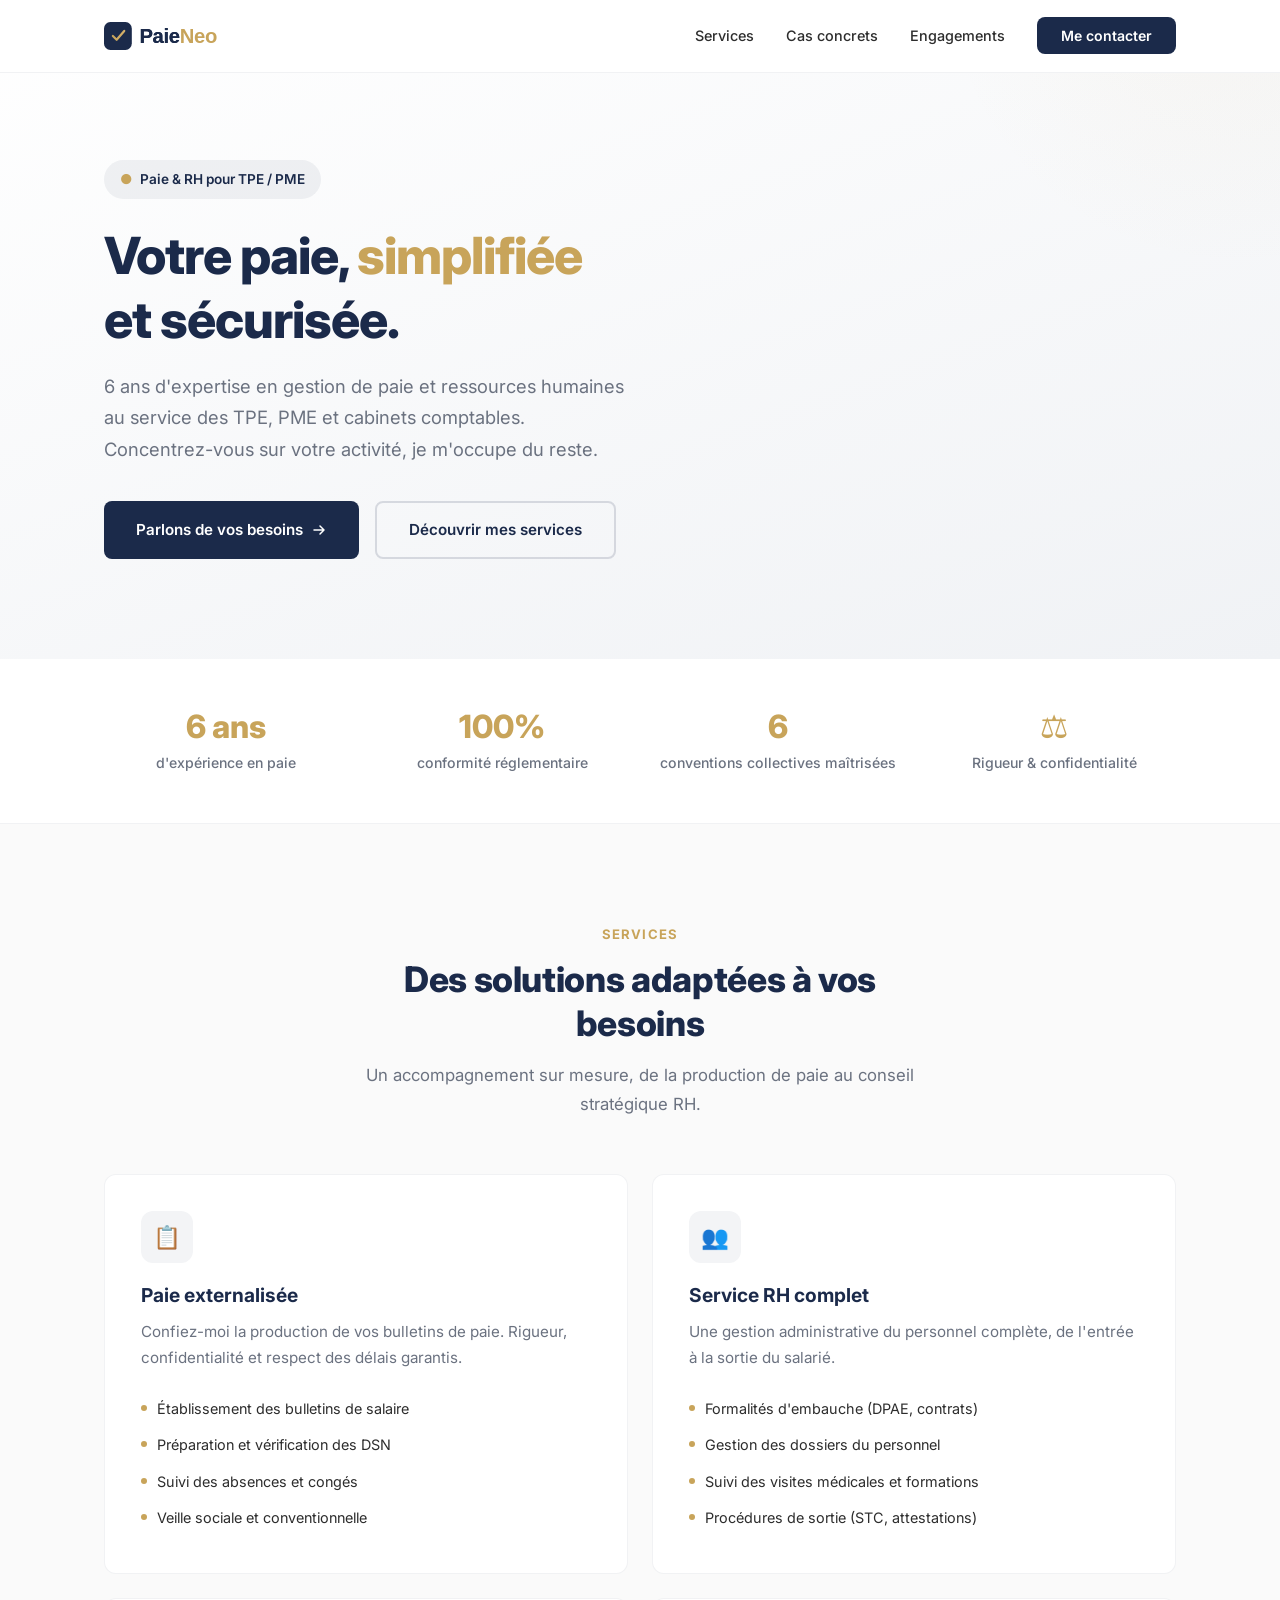
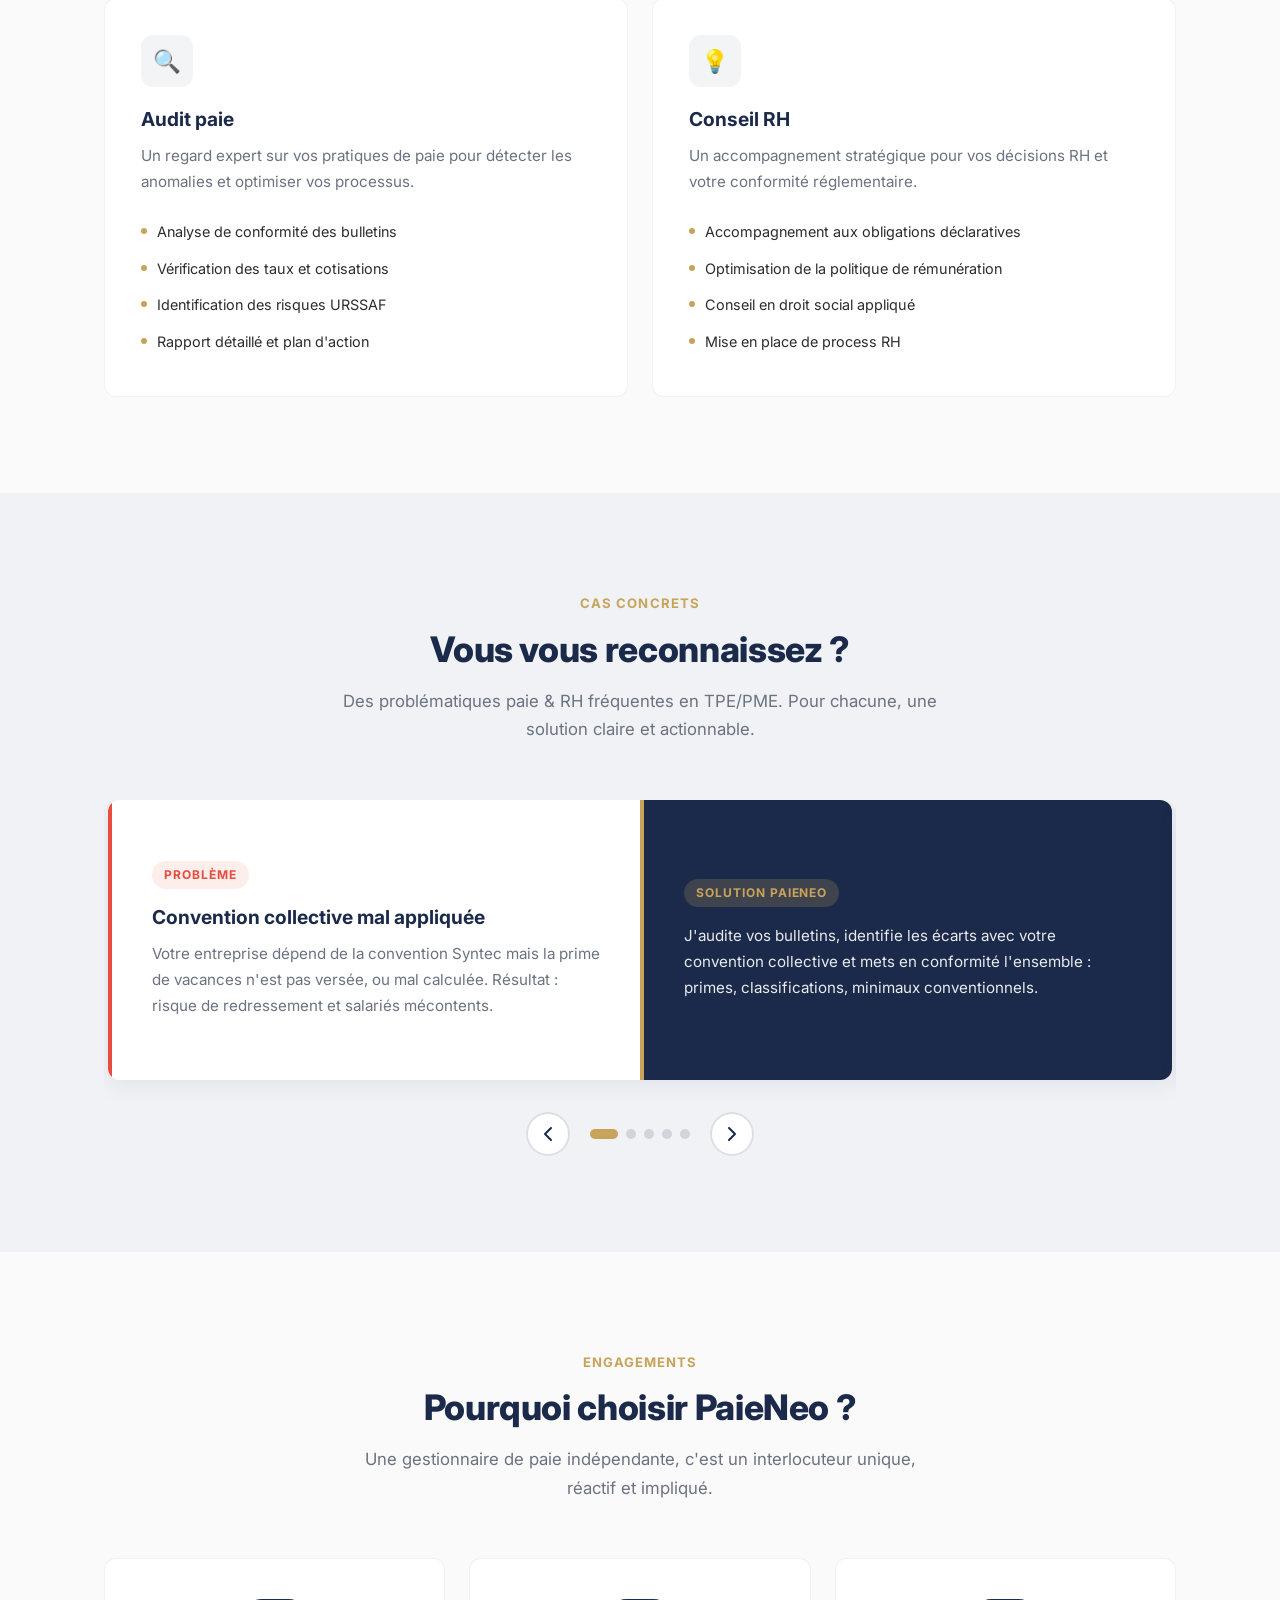
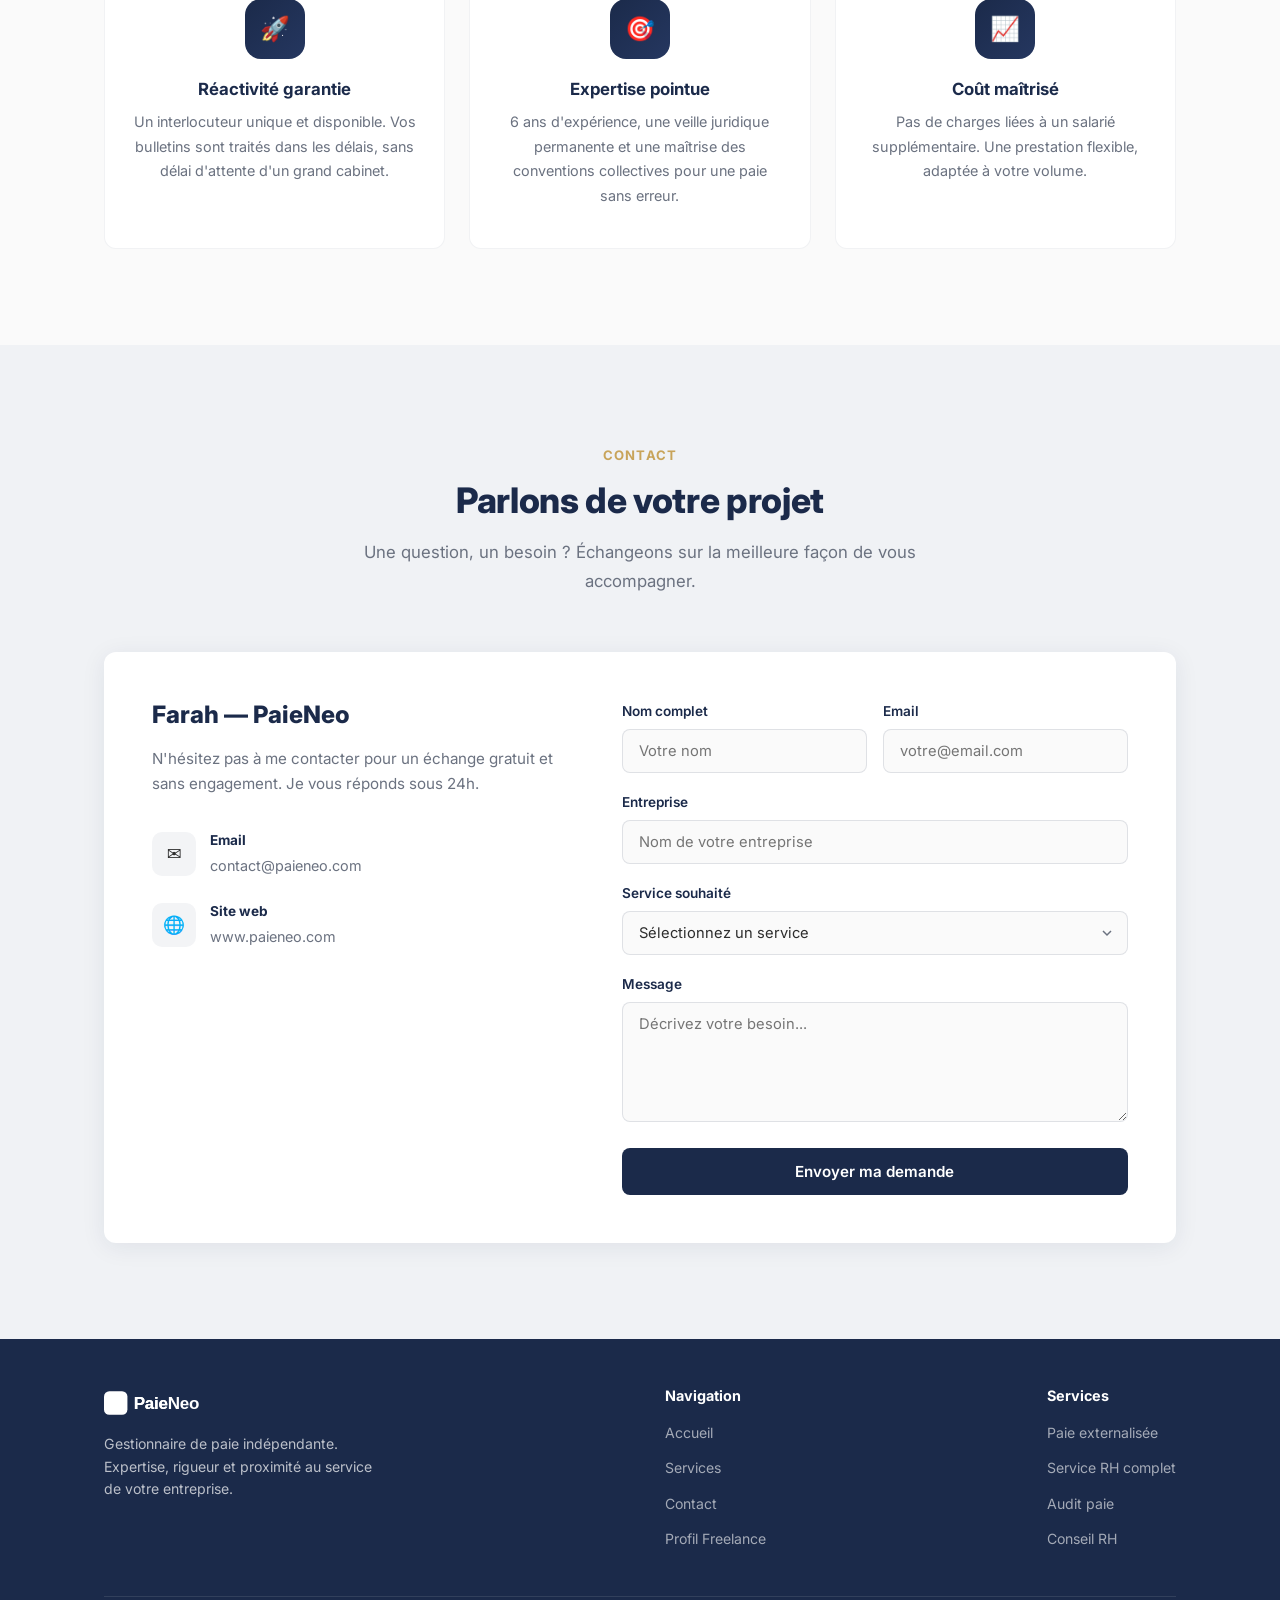
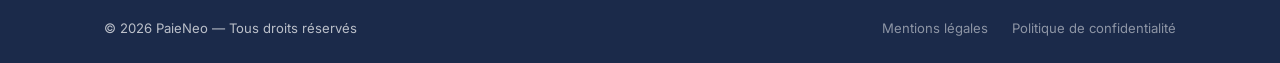
==== entreprises.html @ a094689a "Restructure site: landing split + page Entreprises + page Freelance" ====
<!DOCTYPE html>
<html lang="fr">
<head>
  <meta charset="UTF-8">
  <meta name="viewport" content="width=device-width, initial-scale=1.0">
  <meta name="description" content="PaieNeo — Paie externalis&eacute;e, service RH, audit et conseil pour TPE et PME.">
  <title>PaieNeo — Services Paie &amp; RH pour entreprises</title>
  <link rel="icon" type="image/svg+xml" href="img/favicon.svg">
  <link rel="preconnect" href="https://fonts.googleapis.com">
  <link rel="preconnect" href="https://fonts.gstatic.com" crossorigin>
  <link href="https://fonts.googleapis.com/css2?family=Inter:wght@400;500;600;700;800&display=swap" rel="stylesheet">
  <link rel="stylesheet" href="css/style.css">
</head>
<body>

  <!-- ========== HEADER ========== -->
  <header class="header">
    <nav class="nav container">
      <a href="index.html" aria-label="PaieNeo Accueil">
        <img src="img/logo.svg" alt="PaieNeo" class="nav__logo">
      </a>
      <ul class="nav__links">
        <li><a href="#services" class="nav__link">Services</a></li>
        <li><a href="#solutions" class="nav__link">Cas concrets</a></li>
        <li><a href="#engagements" class="nav__link">Engagements</a></li>
        <li><a href="#contact" class="nav__link nav__cta">Me contacter</a></li>
      </ul>
      <button class="nav__toggle" aria-label="Menu">
        <span></span><span></span><span></span>
      </button>
    </nav>
  </header>

  <!-- ========== HERO ========== -->
  <section class="hero" id="accueil">
    <div class="container">
      <div class="hero__content">
        <div class="hero__badge">
          <span>&#9679;</span> Paie &amp; RH pour TPE / PME
        </div>
        <h1 class="hero__title">
          Votre paie, <span>simplifi&eacute;e</span><br>et s&eacute;curis&eacute;e.
        </h1>
        <p class="hero__subtitle">
          6 ans d'expertise en gestion de paie et ressources humaines
          au service des TPE, PME et cabinets comptables.
          Concentrez-vous sur votre activit&eacute;, je m'occupe du reste.
        </p>
        <div class="hero__actions">
          <a href="#contact" class="btn btn--primary">
            Parlons de vos besoins
            <svg width="16" height="16" viewBox="0 0 16 16" fill="none"><path d="M3 8h10m0 0L9 4m4 4L9 12" stroke="currentColor" stroke-width="1.5" stroke-linecap="round" stroke-linejoin="round"/></svg>
          </a>
          <a href="#services" class="btn btn--outline">D&eacute;couvrir mes services</a>
        </div>
      </div>
    </div>
  </section>

  <!-- ========== STATS ========== -->
  <section class="stats">
    <div class="container">
      <div class="stats__grid">
        <div class="stats__item fade-up">
          <h3 data-count="6" data-suffix=" ans">0</h3>
          <p>d'exp&eacute;rience en paie</p>
        </div>
        <div class="stats__item fade-up">
          <h3 data-count="100" data-suffix="%">0</h3>
          <p>conformit&eacute; r&eacute;glementaire</p>
        </div>
        <div class="stats__item fade-up">
          <h3 data-count="6" data-suffix="">0</h3>
          <p>conventions collectives ma&icirc;tris&eacute;es</p>
        </div>
        <div class="stats__item fade-up">
          <h3>&#9878;</h3>
          <p>Rigueur &amp; confidentialit&eacute;</p>
        </div>
      </div>
    </div>
  </section>

  <!-- ========== SERVICES ========== -->
  <section class="section" id="services">
    <div class="container">
      <div class="section__header fade-up">
        <span class="section__label">Services</span>
        <h2 class="section__title">Des solutions adapt&eacute;es &agrave; vos besoins</h2>
        <p class="section__desc">
          Un accompagnement sur mesure, de la production de paie au conseil strat&eacute;gique RH.
        </p>
      </div>
      <div class="services__grid">

        <div class="service-card fade-up">
          <div class="service-card__icon">&#128203;</div>
          <h3 class="service-card__title">Paie externalis&eacute;e</h3>
          <p class="service-card__desc">
            Confiez-moi la production de vos bulletins de paie. Rigueur,
            confidentialit&eacute; et respect des d&eacute;lais garantis.
          </p>
          <ul class="service-card__list">
            <li>&Eacute;tablissement des bulletins de salaire</li>
            <li>Pr&eacute;paration et v&eacute;rification des DSN</li>
            <li>Suivi des absences et cong&eacute;s</li>
            <li>Veille sociale et conventionnelle</li>
          </ul>
        </div>

        <div class="service-card fade-up">
          <div class="service-card__icon">&#128101;</div>
          <h3 class="service-card__title">Service RH complet</h3>
          <p class="service-card__desc">
            Une gestion administrative du personnel compl&egrave;te,
            de l'entr&eacute;e &agrave; la sortie du salari&eacute;.
          </p>
          <ul class="service-card__list">
            <li>Formalit&eacute;s d'embauche (DPAE, contrats)</li>
            <li>Gestion des dossiers du personnel</li>
            <li>Suivi des visites m&eacute;dicales et formations</li>
            <li>Proc&eacute;dures de sortie (STC, attestations)</li>
          </ul>
        </div>

        <div class="service-card fade-up">
          <div class="service-card__icon">&#128269;</div>
          <h3 class="service-card__title">Audit paie</h3>
          <p class="service-card__desc">
            Un regard expert sur vos pratiques de paie pour d&eacute;tecter
            les anomalies et optimiser vos processus.
          </p>
          <ul class="service-card__list">
            <li>Analyse de conformit&eacute; des bulletins</li>
            <li>V&eacute;rification des taux et cotisations</li>
            <li>Identification des risques URSSAF</li>
            <li>Rapport d&eacute;taill&eacute; et plan d'action</li>
          </ul>
        </div>

        <div class="service-card fade-up">
          <div class="service-card__icon">&#128161;</div>
          <h3 class="service-card__title">Conseil RH</h3>
          <p class="service-card__desc">
            Un accompagnement strat&eacute;gique pour vos d&eacute;cisions RH
            et votre conformit&eacute; r&eacute;glementaire.
          </p>
          <ul class="service-card__list">
            <li>Accompagnement aux obligations d&eacute;claratives</li>
            <li>Optimisation de la politique de r&eacute;mun&eacute;ration</li>
            <li>Conseil en droit social appliqu&eacute;</li>
            <li>Mise en place de process RH</li>
          </ul>
        </div>

      </div>
    </div>
  </section>

  <!-- ========== PROBLEMES / SOLUTIONS ========== -->
  <section class="section section--alt" id="solutions">
    <div class="container">
      <div class="section__header fade-up">
        <span class="section__label">Cas concrets</span>
        <h2 class="section__title">Vous vous reconnaissez&nbsp;?</h2>
        <p class="section__desc">
          Des probl&eacute;matiques paie &amp; RH fr&eacute;quentes en TPE/PME.
          Pour chacune, une solution claire et actionnable.
        </p>
      </div>
      <div class="carousel fade-up">
        <div class="carousel__track">

          <div class="carousel__slide">
            <div class="ps-card">
              <div class="ps-card__problem">
                <span class="ps-card__tag ps-card__tag--problem">Probl&egrave;me</span>
                <h3>Convention collective mal appliqu&eacute;e</h3>
                <p>Votre entreprise d&eacute;pend de la convention Syntec mais la prime de vacances
                n'est pas vers&eacute;e, ou mal calcul&eacute;e. R&eacute;sultat&nbsp;: risque de redressement
                et salari&eacute;s m&eacute;contents.</p>
              </div>
              <div class="ps-card__solution">
                <span class="ps-card__tag ps-card__tag--solution">Solution PaieNeo</span>
                <p>J'audite vos bulletins, identifie les &eacute;carts avec votre convention collective
                et mets en conformit&eacute; l'ensemble&nbsp;: primes, classifications, minimaux conventionnels.</p>
              </div>
            </div>
          </div>

          <div class="carousel__slide">
            <div class="ps-card">
              <div class="ps-card__problem">
                <span class="ps-card__tag ps-card__tag--problem">Probl&egrave;me</span>
                <h3>DSN rejet&eacute;es ou anomalies r&eacute;currentes</h3>
                <p>Vos d&eacute;clarations sociales g&eacute;n&egrave;rent des signalements, des &eacute;carts
                de cotisations ou des relances URSSAF. Vous perdez du temps et prenez des risques.</p>
              </div>
              <div class="ps-card__solution">
                <span class="ps-card__tag ps-card__tag--solution">Solution PaieNeo</span>
                <p>Je v&eacute;rifie et fiabilise vos donn&eacute;es sociales en amont. Chaque DSN est
                contr&ocirc;l&eacute;e avant envoi pour &eacute;liminer les anomalies et s&eacute;curiser vos d&eacute;clarations.</p>
              </div>
            </div>
          </div>

          <div class="carousel__slide">
            <div class="ps-card">
              <div class="ps-card__problem">
                <span class="ps-card__tag ps-card__tag--problem">Probl&egrave;me</span>
                <h3>Bulletins de paie en retard chaque mois</h3>
                <p>Votre comptable est d&eacute;bord&eacute;, la paie passe au second plan.
                Les salari&eacute;s re&ccedil;oivent leurs bulletins en retard, la tension monte.</p>
              </div>
              <div class="ps-card__solution">
                <span class="ps-card__tag ps-card__tag--solution">Solution PaieNeo</span>
                <p>En externalisant votre paie, vous b&eacute;n&eacute;ficiez d'un calendrier de production
                strict et d'un interlocuteur d&eacute;di&eacute;. Vos bulletins sont livr&eacute;s en temps et en heure, chaque mois.</p>
              </div>
            </div>
          </div>

          <div class="carousel__slide">
            <div class="ps-card">
              <div class="ps-card__problem">
                <span class="ps-card__tag ps-card__tag--problem">Probl&egrave;me</span>
                <h3>Entr&eacute;es et sorties mal g&eacute;r&eacute;es</h3>
                <p>DPAE en retard, contrats incomplets, solde de tout compte approximatif&hellip;
                Les formalit&eacute;s d'embauche et de d&eacute;part sont source d'erreurs co&ucirc;teuses.</p>
              </div>
              <div class="ps-card__solution">
                <span class="ps-card__tag ps-card__tag--solution">Solution PaieNeo</span>
                <p>Je prends en charge l'int&eacute;gralit&eacute; du processus&nbsp;: DPAE, contrat, affiliation mutuelle,
                et en sortie&nbsp;: STC, attestations, portabilit&eacute;. Z&eacute;ro oubli.</p>
              </div>
            </div>
          </div>

          <div class="carousel__slide">
            <div class="ps-card">
              <div class="ps-card__problem">
                <span class="ps-card__tag ps-card__tag--problem">Probl&egrave;me</span>
                <h3>&Eacute;volutions l&eacute;gales non suivies</h3>
                <p>SMIC, plafonds, taux AT, nouvelles obligations&hellip; La r&eacute;glementation
                change en permanence et votre paie n'est plus &agrave; jour.</p>
              </div>
              <div class="ps-card__solution">
                <span class="ps-card__tag ps-card__tag--solution">Solution PaieNeo</span>
                <p>Ma veille juridique et sociale est permanente. Chaque &eacute;volution est
                int&eacute;gr&eacute;e imm&eacute;diatement dans vos param&egrave;tres de paie. Vous restez conforme, sans effort.</p>
              </div>
            </div>
          </div>

        </div>
        <div class="carousel__controls">
          <button class="carousel__btn carousel__btn--prev" aria-label="Pr&eacute;c&eacute;dent">
            <svg width="20" height="20" viewBox="0 0 20 20" fill="none"><path d="M13 4l-6 6 6 6" stroke="currentColor" stroke-width="2" stroke-linecap="round" stroke-linejoin="round"/></svg>
          </button>
          <div class="carousel__dots"></div>
          <button class="carousel__btn carousel__btn--next" aria-label="Suivant">
            <svg width="20" height="20" viewBox="0 0 20 20" fill="none"><path d="M7 4l6 6-6 6" stroke="currentColor" stroke-width="2" stroke-linecap="round" stroke-linejoin="round"/></svg>
          </button>
        </div>
      </div>
    </div>
  </section>

  <!-- ========== ENGAGEMENTS ========== -->
  <section class="section" id="engagements">
    <div class="container">
      <div class="section__header fade-up">
        <span class="section__label">Engagements</span>
        <h2 class="section__title">Pourquoi choisir PaieNeo&nbsp;?</h2>
        <p class="section__desc">
          Une gestionnaire de paie ind&eacute;pendante, c'est un interlocuteur unique,
          r&eacute;actif et impliqu&eacute;.
        </p>
      </div>
      <div class="reasons__grid">
        <div class="reason-card fade-up">
          <div class="reason-card__icon">&#128640;</div>
          <h3 class="reason-card__title">R&eacute;activit&eacute; garantie</h3>
          <p class="reason-card__desc">
            Un interlocuteur unique et disponible. Vos bulletins sont trait&eacute;s
            dans les d&eacute;lais, sans d&eacute;lai d'attente d'un grand cabinet.
          </p>
        </div>
        <div class="reason-card fade-up">
          <div class="reason-card__icon">&#127919;</div>
          <h3 class="reason-card__title">Expertise pointue</h3>
          <p class="reason-card__desc">
            6 ans d'exp&eacute;rience, une veille juridique permanente et une
            ma&icirc;trise des conventions collectives pour une paie sans erreur.
          </p>
        </div>
        <div class="reason-card fade-up">
          <div class="reason-card__icon">&#128200;</div>
          <h3 class="reason-card__title">Co&ucirc;t ma&icirc;tris&eacute;</h3>
          <p class="reason-card__desc">
            Pas de charges li&eacute;es &agrave; un salari&eacute; suppl&eacute;mentaire.
            Une prestation flexible, adapt&eacute;e &agrave; votre volume.
          </p>
        </div>
      </div>
    </div>
  </section>

  <!-- ========== CONTACT ========== -->
  <section class="section section--alt" id="contact">
    <div class="container">
      <div class="section__header fade-up">
        <span class="section__label">Contact</span>
        <h2 class="section__title">Parlons de votre projet</h2>
        <p class="section__desc">
          Une question, un besoin&nbsp;? &Eacute;changeons sur la meilleure fa&ccedil;on
          de vous accompagner.
        </p>
      </div>
      <div class="contact__wrapper fade-up">
        <div class="contact__info">
          <h3>Farah &mdash; PaieNeo</h3>
          <p>
            N'h&eacute;sitez pas &agrave; me contacter pour un &eacute;change gratuit
            et sans engagement. Je vous r&eacute;ponds sous 24h.
          </p>
          <div class="contact__detail">
            <div class="contact__detail-icon">&#9993;</div>
            <div class="contact__detail-text">
              <strong>Email</strong>
              <span>contact@paieneo.com</span>
            </div>
          </div>
          <div class="contact__detail">
            <div class="contact__detail-icon">&#127760;</div>
            <div class="contact__detail-text">
              <strong>Site web</strong>
              <span>www.paieneo.com</span>
            </div>
          </div>
        </div>
        <form id="contactForm">
          <div class="form__row">
            <div class="form__group">
              <label class="form__label" for="name">Nom complet</label>
              <input class="form__input" type="text" id="name" name="name" placeholder="Votre nom" required>
            </div>
            <div class="form__group">
              <label class="form__label" for="email">Email</label>
              <input class="form__input" type="email" id="email" name="email" placeholder="votre@email.com" required>
            </div>
          </div>
          <div class="form__group">
            <label class="form__label" for="company">Entreprise</label>
            <input class="form__input" type="text" id="company" name="company" placeholder="Nom de votre entreprise">
          </div>
          <div class="form__group">
            <label class="form__label" for="service">Service souhait&eacute;</label>
            <select class="form__select" id="service" name="service" required>
              <option value="" disabled selected>S&eacute;lectionnez un service</option>
              <option value="Paie externalis&eacute;e">Paie externalis&eacute;e</option>
              <option value="Service RH complet">Service RH complet</option>
              <option value="Audit paie">Audit paie</option>
              <option value="Conseil RH">Conseil RH</option>
              <option value="Autre">Autre demande</option>
            </select>
          </div>
          <div class="form__group">
            <label class="form__label" for="message">Message</label>
            <textarea class="form__textarea" id="message" name="message" placeholder="D&eacute;crivez votre besoin..." required></textarea>
          </div>
          <button type="submit" class="form__submit">Envoyer ma demande</button>
        </form>
      </div>
    </div>
  </section>

  <!-- ========== FOOTER ========== -->
  <footer class="footer">
    <div class="container">
      <div class="footer__content">
        <div class="footer__brand">
          <img src="img/logo.svg" alt="PaieNeo" class="footer__logo">
          <p class="footer__desc">
            Gestionnaire de paie ind&eacute;pendante. Expertise, rigueur et
            proximit&eacute; au service de votre entreprise.
          </p>
        </div>
        <div class="footer__nav">
          <h4>Navigation</h4>
          <ul>
            <li><a href="index.html">Accueil</a></li>
            <li><a href="#services">Services</a></li>
            <li><a href="#contact">Contact</a></li>
            <li><a href="freelance.html">Profil Freelance</a></li>
          </ul>
        </div>
        <div class="footer__nav">
          <h4>Services</h4>
          <ul>
            <li><a href="#services">Paie externalis&eacute;e</a></li>
            <li><a href="#services">Service RH complet</a></li>
            <li><a href="#services">Audit paie</a></li>
            <li><a href="#services">Conseil RH</a></li>
          </ul>
        </div>
      </div>
      <div class="footer__bottom">
        <p>&copy; 2026 PaieNeo — Tous droits r&eacute;serv&eacute;s</p>
        <div class="footer__legal">
          <a href="#">Mentions l&eacute;gales</a>
          <a href="#">Politique de confidentialit&eacute;</a>
        </div>
      </div>
    </div>
  </footer>

  <script src="js/main.js"></script>
</body>
</html>
---- css/style.css ----
/* ===== PaieNeo — Charte graphique ===== */
:root {
  --primary: #1B2A4A;
  --primary-light: #253760;
  --accent: #C8A45A;
  --accent-light: #D4B06A;
  --bg: #FAFAFA;
  --bg-alt: #F0F2F5;
  --text: #2D2D2D;
  --text-light: #6B7280;
  --white: #FFFFFF;
  --radius: 12px;
  --shadow: 0 4px 24px rgba(27, 42, 74, 0.08);
  --shadow-lg: 0 12px 40px rgba(27, 42, 74, 0.12);
  --transition: 0.3s cubic-bezier(0.4, 0, 0.2, 1);
}

/* ===== Reset & Base ===== */
*, *::before, *::after {
  margin: 0;
  padding: 0;
  box-sizing: border-box;
}

html {
  scroll-behavior: smooth;
  scroll-padding-top: 80px;
}

body {
  font-family: 'Inter', 'Segoe UI', system-ui, -apple-system, sans-serif;
  color: var(--text);
  background: var(--bg);
  line-height: 1.7;
  font-size: 16px;
}

h1, h2, h3, h4 {
  line-height: 1.25;
  color: var(--primary);
}

a {
  text-decoration: none;
  color: inherit;
  transition: var(--transition);
}

img, svg {
  display: block;
  max-width: 100%;
}

.container {
  max-width: 1120px;
  margin: 0 auto;
  padding: 0 24px;
}

/* ===== Header / Nav ===== */
.header {
  position: fixed;
  top: 0;
  left: 0;
  right: 0;
  z-index: 1000;
  background: rgba(255, 255, 255, 0.95);
  backdrop-filter: blur(12px);
  border-bottom: 1px solid rgba(27, 42, 74, 0.06);
  transition: var(--transition);
}

.header.scrolled {
  box-shadow: var(--shadow);
}

.nav {
  display: flex;
  align-items: center;
  justify-content: space-between;
  height: 72px;
}

.nav__logo {
  height: 38px;
  width: auto;
}

.nav__links {
  display: flex;
  list-style: none;
  gap: 32px;
  align-items: center;
}

.nav__link {
  font-size: 0.9rem;
  font-weight: 500;
  color: var(--text);
  position: relative;
}

.nav__link::after {
  content: '';
  position: absolute;
  bottom: -4px;
  left: 0;
  width: 0;
  height: 2px;
  background: var(--accent);
  transition: var(--transition);
}

.nav__link:hover::after,
.nav__link.active::after {
  width: 100%;
}

.nav__link--urgent {
  background: linear-gradient(135deg, var(--accent), var(--accent-light));
  color: var(--primary) !important;
  padding: 8px 18px;
  border-radius: 50px;
  font-weight: 700;
  font-size: 0.82rem;
  letter-spacing: 0.01em;
}

.nav__link--urgent::after {
  display: none !important;
}

.nav__link--urgent:hover {
  transform: translateY(-1px);
  box-shadow: 0 4px 12px rgba(200, 164, 90, 0.35);
}

.nav__cta {
  background: var(--primary);
  color: var(--white) !important;
  padding: 10px 24px;
  border-radius: 8px;
  font-weight: 600;
  font-size: 0.88rem;
}

.nav__cta:hover {
  background: var(--primary-light);
  transform: translateY(-1px);
  box-shadow: 0 4px 12px rgba(27, 42, 74, 0.2);
}

/* Mobile menu */
.nav__toggle {
  display: none;
  flex-direction: column;
  gap: 5px;
  cursor: pointer;
  background: none;
  border: none;
  padding: 4px;
}

.nav__toggle span {
  width: 24px;
  height: 2px;
  background: var(--primary);
  border-radius: 2px;
  transition: var(--transition);
}

/* ===== Hero ===== */
.hero {
  padding: 160px 0 100px;
  background: linear-gradient(160deg, var(--white) 0%, var(--bg-alt) 100%);
  position: relative;
  overflow: hidden;
}

.hero::before {
  content: '';
  position: absolute;
  top: -50%;
  right: -20%;
  width: 600px;
  height: 600px;
  background: radial-gradient(circle, rgba(200, 164, 90, 0.06) 0%, transparent 70%);
  border-radius: 50%;
}

.hero__content {
  max-width: 640px;
  position: relative;
  z-index: 1;
}

.hero__badge {
  display: inline-flex;
  align-items: center;
  gap: 8px;
  background: rgba(27, 42, 74, 0.06);
  color: var(--primary);
  padding: 8px 16px;
  border-radius: 50px;
  font-size: 0.85rem;
  font-weight: 600;
  margin-bottom: 24px;
}

.hero__badge span {
  color: var(--accent);
}

.hero__title {
  font-size: clamp(2.2rem, 5vw, 3.2rem);
  font-weight: 800;
  margin-bottom: 20px;
  letter-spacing: -0.02em;
}

.hero__title span {
  color: var(--accent);
}

.hero__subtitle {
  font-size: 1.15rem;
  color: var(--text-light);
  margin-bottom: 36px;
  max-width: 520px;
}

.hero__actions {
  display: flex;
  gap: 16px;
  flex-wrap: wrap;
}

.btn {
  display: inline-flex;
  align-items: center;
  gap: 8px;
  padding: 14px 32px;
  border-radius: 8px;
  font-weight: 600;
  font-size: 0.95rem;
  cursor: pointer;
  border: none;
  transition: var(--transition);
}

.btn--primary {
  background: var(--primary);
  color: var(--white);
}

.btn--primary:hover {
  background: var(--primary-light);
  transform: translateY(-2px);
  box-shadow: 0 6px 20px rgba(27, 42, 74, 0.25);
}

.btn--outline {
  background: transparent;
  color: var(--primary);
  border: 2px solid rgba(27, 42, 74, 0.15);
}

.btn--outline:hover {
  border-color: var(--primary);
  background: rgba(27, 42, 74, 0.03);
}

/* ===== Stats bar ===== */
.stats {
  padding: 48px 0;
  background: var(--white);
  border-bottom: 1px solid rgba(27, 42, 74, 0.06);
}

.stats__grid {
  display: grid;
  grid-template-columns: repeat(4, 1fr);
  gap: 32px;
  text-align: center;
}

.stats__item h3 {
  font-size: 2rem;
  font-weight: 800;
  color: var(--accent);
  margin-bottom: 4px;
}

.stats__item p {
  font-size: 0.88rem;
  color: var(--text-light);
  font-weight: 500;
}

/* ===== Sections (shared) ===== */
.section {
  padding: 96px 0;
}

.section--alt {
  background: var(--bg-alt);
}

.section__header {
  text-align: center;
  max-width: 600px;
  margin: 0 auto 56px;
}

.section__label {
  display: inline-block;
  font-size: 0.82rem;
  font-weight: 700;
  text-transform: uppercase;
  letter-spacing: 0.08em;
  color: var(--accent);
  margin-bottom: 12px;
}

.section__title {
  font-size: clamp(1.6rem, 3.5vw, 2.2rem);
  font-weight: 800;
  margin-bottom: 16px;
  letter-spacing: -0.01em;
}

.section__desc {
  color: var(--text-light);
  font-size: 1.05rem;
}

/* ===== Services ===== */
.services__grid {
  display: grid;
  grid-template-columns: repeat(2, 1fr);
  gap: 24px;
}

.service-card {
  background: var(--white);
  border-radius: var(--radius);
  padding: 36px;
  border: 1px solid rgba(27, 42, 74, 0.06);
  transition: var(--transition);
  position: relative;
  overflow: hidden;
}

.service-card::before {
  content: '';
  position: absolute;
  top: 0;
  left: 0;
  right: 0;
  height: 3px;
  background: linear-gradient(90deg, var(--primary), var(--accent));
  opacity: 0;
  transition: var(--transition);
}

.service-card:hover {
  transform: translateY(-4px);
  box-shadow: var(--shadow-lg);
}

.service-card:hover::before {
  opacity: 1;
}

.service-card__icon {
  width: 52px;
  height: 52px;
  border-radius: 12px;
  background: rgba(27, 42, 74, 0.05);
  display: flex;
  align-items: center;
  justify-content: center;
  margin-bottom: 20px;
  font-size: 1.4rem;
}

.service-card__title {
  font-size: 1.2rem;
  font-weight: 700;
  margin-bottom: 12px;
}

.service-card__desc {
  color: var(--text-light);
  font-size: 0.95rem;
  margin-bottom: 20px;
}

.service-card__list {
  list-style: none;
}

.service-card__list li {
  padding: 6px 0;
  font-size: 0.9rem;
  color: var(--text);
  display: flex;
  align-items: flex-start;
  gap: 10px;
}

.service-card__list li::before {
  content: '';
  width: 6px;
  height: 6px;
  min-width: 6px;
  border-radius: 50%;
  background: var(--accent);
  margin-top: 8px;
}

/* ===== Service card highlight (transition) ===== */
.service-card--highlight {
  grid-column: 1 / -1;
  background: linear-gradient(135deg, var(--primary) 0%, var(--primary-light) 100%);
  color: rgba(255, 255, 255, 0.9);
  border: none;
}

.service-card--highlight .service-card__icon {
  background: rgba(200, 164, 90, 0.2);
}

.service-card--highlight .service-card__title {
  color: var(--white);
}

.service-card--highlight .service-card__desc {
  color: rgba(255, 255, 255, 0.75);
}

.service-card--highlight .service-card__list li {
  color: rgba(255, 255, 255, 0.85);
}

.service-card--highlight .service-card__list li::before {
  background: var(--accent);
}

.service-card--highlight::before {
  background: linear-gradient(90deg, var(--accent), var(--accent-light));
  opacity: 1;
}

/* ===== Management de Transition (section d&eacute;di&eacute;e) ===== */
.transition__grid {
  display: grid;
  grid-template-columns: repeat(3, 1fr);
  gap: 24px;
  margin-bottom: 56px;
}

.transition__block {
  background: var(--white);
  border-radius: var(--radius);
  padding: 36px;
  border: 1px solid rgba(27, 42, 74, 0.06);
  transition: var(--transition);
}

.transition__block:hover {
  transform: translateY(-3px);
  box-shadow: var(--shadow-lg);
}

.transition__block-icon {
  font-size: 2rem;
  margin-bottom: 16px;
}

.transition__block h3 {
  font-size: 1.15rem;
  font-weight: 700;
  margin-bottom: 20px;
  color: var(--primary);
}

.transition__block ul {
  list-style: none;
}

.transition__block li {
  padding: 8px 0;
  font-size: 0.92rem;
  color: var(--text);
  display: flex;
  align-items: flex-start;
  gap: 10px;
  line-height: 1.5;
}

.transition__block li::before {
  content: '';
  width: 6px;
  height: 6px;
  min-width: 6px;
  border-radius: 50%;
  background: var(--accent);
  margin-top: 8px;
}

/* Timeline */
.transition__timeline {
  background: var(--white);
  border-radius: var(--radius);
  padding: 48px;
  box-shadow: var(--shadow);
}

.transition__timeline h3 {
  text-align: center;
  font-size: 1.3rem;
  font-weight: 700;
  color: var(--primary);
  margin-bottom: 40px;
}

.timeline {
  display: flex;
  justify-content: space-between;
  position: relative;
  gap: 16px;
}

.timeline::before {
  content: '';
  position: absolute;
  top: 20px;
  left: 40px;
  right: 40px;
  height: 2px;
  background: linear-gradient(90deg, var(--primary), var(--accent));
  z-index: 0;
}

.timeline__step {
  flex: 1;
  display: flex;
  flex-direction: column;
  align-items: center;
  text-align: center;
  position: relative;
  z-index: 1;
}

.timeline__number {
  width: 40px;
  height: 40px;
  border-radius: 50%;
  background: var(--primary);
  color: var(--accent);
  display: flex;
  align-items: center;
  justify-content: center;
  font-weight: 800;
  font-size: 1rem;
  margin-bottom: 16px;
  box-shadow: 0 0 0 6px var(--white);
}

.timeline__content strong {
  display: block;
  font-size: 0.92rem;
  color: var(--primary);
  margin-bottom: 6px;
}

.timeline__content p {
  font-size: 0.82rem;
  color: var(--text-light);
  line-height: 1.5;
  max-width: 160px;
}

@media (max-width: 968px) {
  .transition__grid {
    grid-template-columns: 1fr;
  }
}

@media (max-width: 768px) {
  .timeline {
    flex-direction: column;
    gap: 24px;
    align-items: flex-start;
    padding-left: 20px;
  }
  .timeline::before {
    top: 0;
    bottom: 0;
    left: 39px;
    right: auto;
    width: 2px;
    height: auto;
  }
  .timeline__step {
    flex-direction: row;
    text-align: left;
    gap: 16px;
  }
  .timeline__number {
    margin-bottom: 0;
    flex-shrink: 0;
  }
  .timeline__content p {
    max-width: none;
  }
  .transition__timeline {
    padding: 32px 24px;
  }
}

/* ===== CTA Contact Transition ===== */
.transition__cta {
  margin-top: 56px;
  background: var(--white);
  border-radius: var(--radius);
  box-shadow: var(--shadow-lg);
  overflow: hidden;
  border: 2px solid rgba(200, 164, 90, 0.2);
  position: relative;
}

.transition__cta::before {
  content: '';
  position: absolute;
  top: 0;
  left: 0;
  right: 0;
  height: 4px;
  background: linear-gradient(90deg, var(--accent), var(--accent-light));
}

.transition__cta-content {
  display: grid;
  grid-template-columns: 1fr 1.4fr;
  gap: 0;
}

.transition__cta-text {
  padding: 48px 40px;
  background: linear-gradient(135deg, var(--primary) 0%, var(--primary-light) 100%);
  color: var(--white);
  display: flex;
  flex-direction: column;
  justify-content: center;
}

.transition__cta-badge {
  display: inline-flex;
  align-items: center;
  gap: 6px;
  background: rgba(200, 164, 90, 0.2);
  color: var(--accent);
  padding: 6px 14px;
  border-radius: 50px;
  font-size: 0.8rem;
  font-weight: 700;
  width: fit-content;
  margin-bottom: 20px;
}

.transition__cta-text h3 {
  font-size: 1.5rem;
  font-weight: 800;
  color: var(--white);
  margin-bottom: 14px;
}

.transition__cta-text p {
  font-size: 0.95rem;
  color: rgba(255, 255, 255, 0.75);
  line-height: 1.7;
}

.transition__cta-form {
  padding: 40px;
}

.transition__cta-form .form__input,
.transition__cta-form .form__textarea,
.transition__cta-form .form__select {
  background: var(--bg);
}

.form__submit--urgent {
  background: linear-gradient(135deg, var(--accent), var(--accent-light));
  color: var(--primary);
  font-weight: 700;
}

.form__submit--urgent:hover {
  transform: translateY(-1px);
  box-shadow: 0 6px 20px rgba(200, 164, 90, 0.35);
  background: linear-gradient(135deg, var(--accent-light), var(--accent));
}

@media (max-width: 968px) {
  .transition__cta-content {
    grid-template-columns: 1fr;
  }
  .transition__cta-text {
    padding: 32px;
  }
  .transition__cta-form {
    padding: 32px;
  }
}

/* ===== Carousel Probl&egrave;me / Solution ===== */
.carousel {
  position: relative;
  overflow: hidden;
  border-radius: var(--radius);
}

.carousel__track {
  display: flex;
  transition: transform 0.5s cubic-bezier(0.4, 0, 0.2, 1);
}

.carousel__slide {
  min-width: 100%;
  padding: 0 4px;
}

.ps-card {
  display: grid;
  grid-template-columns: 1fr 1fr;
  border-radius: var(--radius);
  overflow: hidden;
  box-shadow: var(--shadow);
  min-height: 280px;
}

.ps-card__problem {
  background: var(--white);
  padding: 40px;
  display: flex;
  flex-direction: column;
  justify-content: center;
  border-left: 4px solid #E74C3C;
}

.ps-card__solution {
  background: var(--primary);
  color: rgba(255, 255, 255, 0.9);
  padding: 40px;
  display: flex;
  flex-direction: column;
  justify-content: center;
  border-left: 4px solid var(--accent);
}

.ps-card__tag {
  display: inline-block;
  font-size: 0.75rem;
  font-weight: 700;
  text-transform: uppercase;
  letter-spacing: 0.08em;
  padding: 4px 12px;
  border-radius: 50px;
  margin-bottom: 16px;
  width: fit-content;
}

.ps-card__tag--problem {
  background: rgba(231, 76, 60, 0.1);
  color: #E74C3C;
}

.ps-card__tag--solution {
  background: rgba(200, 164, 90, 0.2);
  color: var(--accent);
}

.ps-card__problem h3 {
  font-size: 1.2rem;
  font-weight: 700;
  color: var(--primary);
  margin-bottom: 12px;
}

.ps-card__problem p {
  color: var(--text-light);
  font-size: 0.95rem;
  line-height: 1.7;
}

.ps-card__solution p {
  font-size: 0.95rem;
  line-height: 1.7;
}

.carousel__controls {
  display: flex;
  align-items: center;
  justify-content: center;
  gap: 20px;
  margin-top: 32px;
}

.carousel__btn {
  width: 44px;
  height: 44px;
  border-radius: 50%;
  border: 2px solid rgba(27, 42, 74, 0.15);
  background: var(--white);
  color: var(--primary);
  display: flex;
  align-items: center;
  justify-content: center;
  cursor: pointer;
  transition: var(--transition);
}

.carousel__btn:hover {
  background: var(--primary);
  color: var(--white);
  border-color: var(--primary);
}

.carousel__dots {
  display: flex;
  gap: 8px;
}

.carousel__dot {
  width: 10px;
  height: 10px;
  border-radius: 50%;
  background: rgba(27, 42, 74, 0.15);
  border: none;
  cursor: pointer;
  transition: var(--transition);
  padding: 0;
}

.carousel__dot.active {
  background: var(--accent);
  width: 28px;
  border-radius: 5px;
}

@media (max-width: 768px) {
  .ps-card {
    grid-template-columns: 1fr;
  }
  .ps-card__problem,
  .ps-card__solution {
    padding: 28px;
  }
}

/* ===== About ===== */
.about__content {
  display: grid;
  grid-template-columns: 1fr 1.3fr;
  gap: 64px;
  align-items: center;
}

.about__content--centered {
  grid-template-columns: 1fr;
  max-width: 720px;
  margin: 0 auto;
  text-align: center;
}

.about__content--centered .about__values {
  justify-content: center;
}

.about__image {
  aspect-ratio: 4/5;
  background: linear-gradient(135deg, var(--primary) 0%, var(--primary-light) 100%);
  border-radius: var(--radius);
  display: flex;
  align-items: center;
  justify-content: center;
  position: relative;
  overflow: hidden;
}

.about__image-placeholder {
  text-align: center;
  color: rgba(255, 255, 255, 0.6);
  font-size: 0.9rem;
  padding: 24px;
}

.about__image-placeholder svg {
  width: 64px;
  height: 64px;
  margin: 0 auto 12px;
  opacity: 0.4;
}

.about__label {
  font-size: 0.82rem;
  font-weight: 700;
  text-transform: uppercase;
  letter-spacing: 0.08em;
  color: var(--accent);
  margin-bottom: 12px;
}

.about__title {
  font-size: 1.8rem;
  font-weight: 800;
  margin-bottom: 20px;
}

.about__text {
  color: var(--text-light);
  font-size: 1rem;
  margin-bottom: 16px;
}

.about__values {
  display: grid;
  grid-template-columns: 1fr 1fr;
  gap: 16px;
  margin-top: 32px;
}

.about__value {
  display: flex;
  align-items: center;
  gap: 12px;
  font-weight: 600;
  font-size: 0.92rem;
  color: var(--primary);
}

.about__value-icon {
  width: 36px;
  height: 36px;
  border-radius: 8px;
  background: rgba(200, 164, 90, 0.12);
  display: flex;
  align-items: center;
  justify-content: center;
  font-size: 1rem;
  flex-shrink: 0;
}

/* ===== Engagement / Pourquoi PaieNeo ===== */
.reasons__grid {
  display: grid;
  grid-template-columns: repeat(3, 1fr);
  gap: 24px;
}

.reason-card {
  text-align: center;
  padding: 40px 28px;
  background: var(--white);
  border-radius: var(--radius);
  border: 1px solid rgba(27, 42, 74, 0.06);
  transition: var(--transition);
}

.reason-card:hover {
  transform: translateY(-3px);
  box-shadow: var(--shadow);
}

.reason-card__icon {
  width: 60px;
  height: 60px;
  border-radius: 16px;
  background: linear-gradient(135deg, var(--primary), var(--primary-light));
  color: var(--accent);
  display: flex;
  align-items: center;
  justify-content: center;
  margin: 0 auto 20px;
  font-size: 1.5rem;
}

.reason-card__title {
  font-size: 1.05rem;
  font-weight: 700;
  margin-bottom: 10px;
}

.reason-card__desc {
  font-size: 0.9rem;
  color: var(--text-light);
}

/* ===== Contact ===== */
.contact__wrapper {
  display: grid;
  grid-template-columns: 1fr 1.2fr;
  gap: 48px;
  background: var(--white);
  border-radius: var(--radius);
  padding: 48px;
  box-shadow: var(--shadow);
}

.contact__info h3 {
  font-size: 1.5rem;
  font-weight: 800;
  margin-bottom: 16px;
}

.contact__info p {
  color: var(--text-light);
  margin-bottom: 32px;
  font-size: 0.95rem;
}

.contact__detail {
  display: flex;
  align-items: center;
  gap: 14px;
  margin-bottom: 20px;
}

.contact__detail-icon {
  width: 44px;
  height: 44px;
  border-radius: 10px;
  background: rgba(27, 42, 74, 0.05);
  display: flex;
  align-items: center;
  justify-content: center;
  font-size: 1.1rem;
  flex-shrink: 0;
}

.contact__detail-text strong {
  display: block;
  font-size: 0.85rem;
  color: var(--primary);
}

.contact__detail-text span {
  font-size: 0.9rem;
  color: var(--text-light);
}

.form__group {
  margin-bottom: 18px;
}

.form__label {
  display: block;
  font-size: 0.85rem;
  font-weight: 600;
  color: var(--primary);
  margin-bottom: 6px;
}

.form__input,
.form__textarea,
.form__select {
  width: 100%;
  padding: 12px 16px;
  border: 1.5px solid rgba(27, 42, 74, 0.12);
  border-radius: 8px;
  font-family: inherit;
  font-size: 0.92rem;
  color: var(--text);
  background: var(--bg);
  transition: var(--transition);
  -webkit-appearance: none;
  appearance: none;
}

.form__select {
  background-image: url("data:image/svg+xml,%3Csvg xmlns='http://www.w3.org/2000/svg' width='12' height='12' viewBox='0 0 12 12'%3E%3Cpath d='M2 4l4 4 4-4' stroke='%236B7280' stroke-width='1.5' fill='none'/%3E%3C/svg%3E");
  background-repeat: no-repeat;
  background-position: right 14px center;
  padding-right: 36px;
}

.form__input:focus,
.form__textarea:focus,
.form__select:focus {
  outline: none;
  border-color: var(--accent);
  box-shadow: 0 0 0 3px rgba(200, 164, 90, 0.1);
}

.form__textarea {
  resize: vertical;
  min-height: 120px;
}

.form__row {
  display: grid;
  grid-template-columns: 1fr 1fr;
  gap: 16px;
}

.form__submit {
  width: 100%;
  padding: 14px;
  background: var(--primary);
  color: var(--white);
  border: none;
  border-radius: 8px;
  font-family: inherit;
  font-size: 0.95rem;
  font-weight: 600;
  cursor: pointer;
  transition: var(--transition);
}

.form__submit:hover {
  background: var(--primary-light);
  transform: translateY(-1px);
  box-shadow: 0 4px 12px rgba(27, 42, 74, 0.2);
}

/* ===== Footer ===== */
.footer {
  background: var(--primary);
  color: rgba(255, 255, 255, 0.7);
  padding: 48px 0 24px;
}

.footer__content {
  display: flex;
  justify-content: space-between;
  align-items: start;
  margin-bottom: 36px;
  flex-wrap: wrap;
  gap: 32px;
}

.footer__brand {
  max-width: 280px;
}

.footer__logo {
  height: 32px;
  margin-bottom: 14px;
  filter: brightness(0) invert(1);
}

.footer__logo-accent {
  height: 32px;
  margin-bottom: 14px;
}

.footer__desc {
  font-size: 0.88rem;
  line-height: 1.6;
}

.footer__nav h4 {
  color: var(--white);
  font-size: 0.9rem;
  font-weight: 700;
  margin-bottom: 14px;
}

.footer__nav ul {
  list-style: none;
}

.footer__nav li {
  margin-bottom: 8px;
}

.footer__nav a {
  font-size: 0.88rem;
  color: rgba(255, 255, 255, 0.6);
}

.footer__nav a:hover {
  color: var(--accent);
}

.footer__bottom {
  border-top: 1px solid rgba(255, 255, 255, 0.1);
  padding-top: 20px;
  display: flex;
  justify-content: space-between;
  align-items: center;
  font-size: 0.82rem;
  flex-wrap: wrap;
  gap: 12px;
}

.footer__legal a {
  color: rgba(255, 255, 255, 0.5);
  margin-left: 20px;
}

.footer__legal a:hover {
  color: var(--accent);
}

/* ===== Animations ===== */
.fade-up {
  opacity: 0;
  transform: translateY(24px);
  transition: opacity 0.6s ease, transform 0.6s ease;
}

.fade-up.visible {
  opacity: 1;
  transform: translateY(0);
}

/* ===== Responsive ===== */
@media (max-width: 968px) {
  .services__grid {
    grid-template-columns: 1fr;
  }
  .about__content {
    grid-template-columns: 1fr;
    gap: 40px;
  }
  .about__image {
    max-height: 300px;
    aspect-ratio: auto;
  }
  .reasons__grid {
    grid-template-columns: 1fr;
  }
  .contact__wrapper {
    grid-template-columns: 1fr;
    padding: 32px;
  }
  .stats__grid {
    grid-template-columns: repeat(2, 1fr);
    gap: 24px;
  }
}

@media (max-width: 768px) {
  .nav__links {
    display: none;
    position: fixed;
    top: 72px;
    left: 0;
    right: 0;
    bottom: 0;
    background: var(--white);
    flex-direction: column;
    justify-content: flex-start;
    padding: 32px 24px;
    gap: 24px;
  }
  .nav__links.active {
    display: flex;
  }
  .nav__toggle {
    display: flex;
  }
  .hero {
    padding: 130px 0 70px;
  }
  .section {
    padding: 64px 0;
  }
  .form__row {
    grid-template-columns: 1fr;
  }
  .footer__content {
    flex-direction: column;
  }
  .footer__bottom {
    flex-direction: column;
    text-align: center;
  }
}
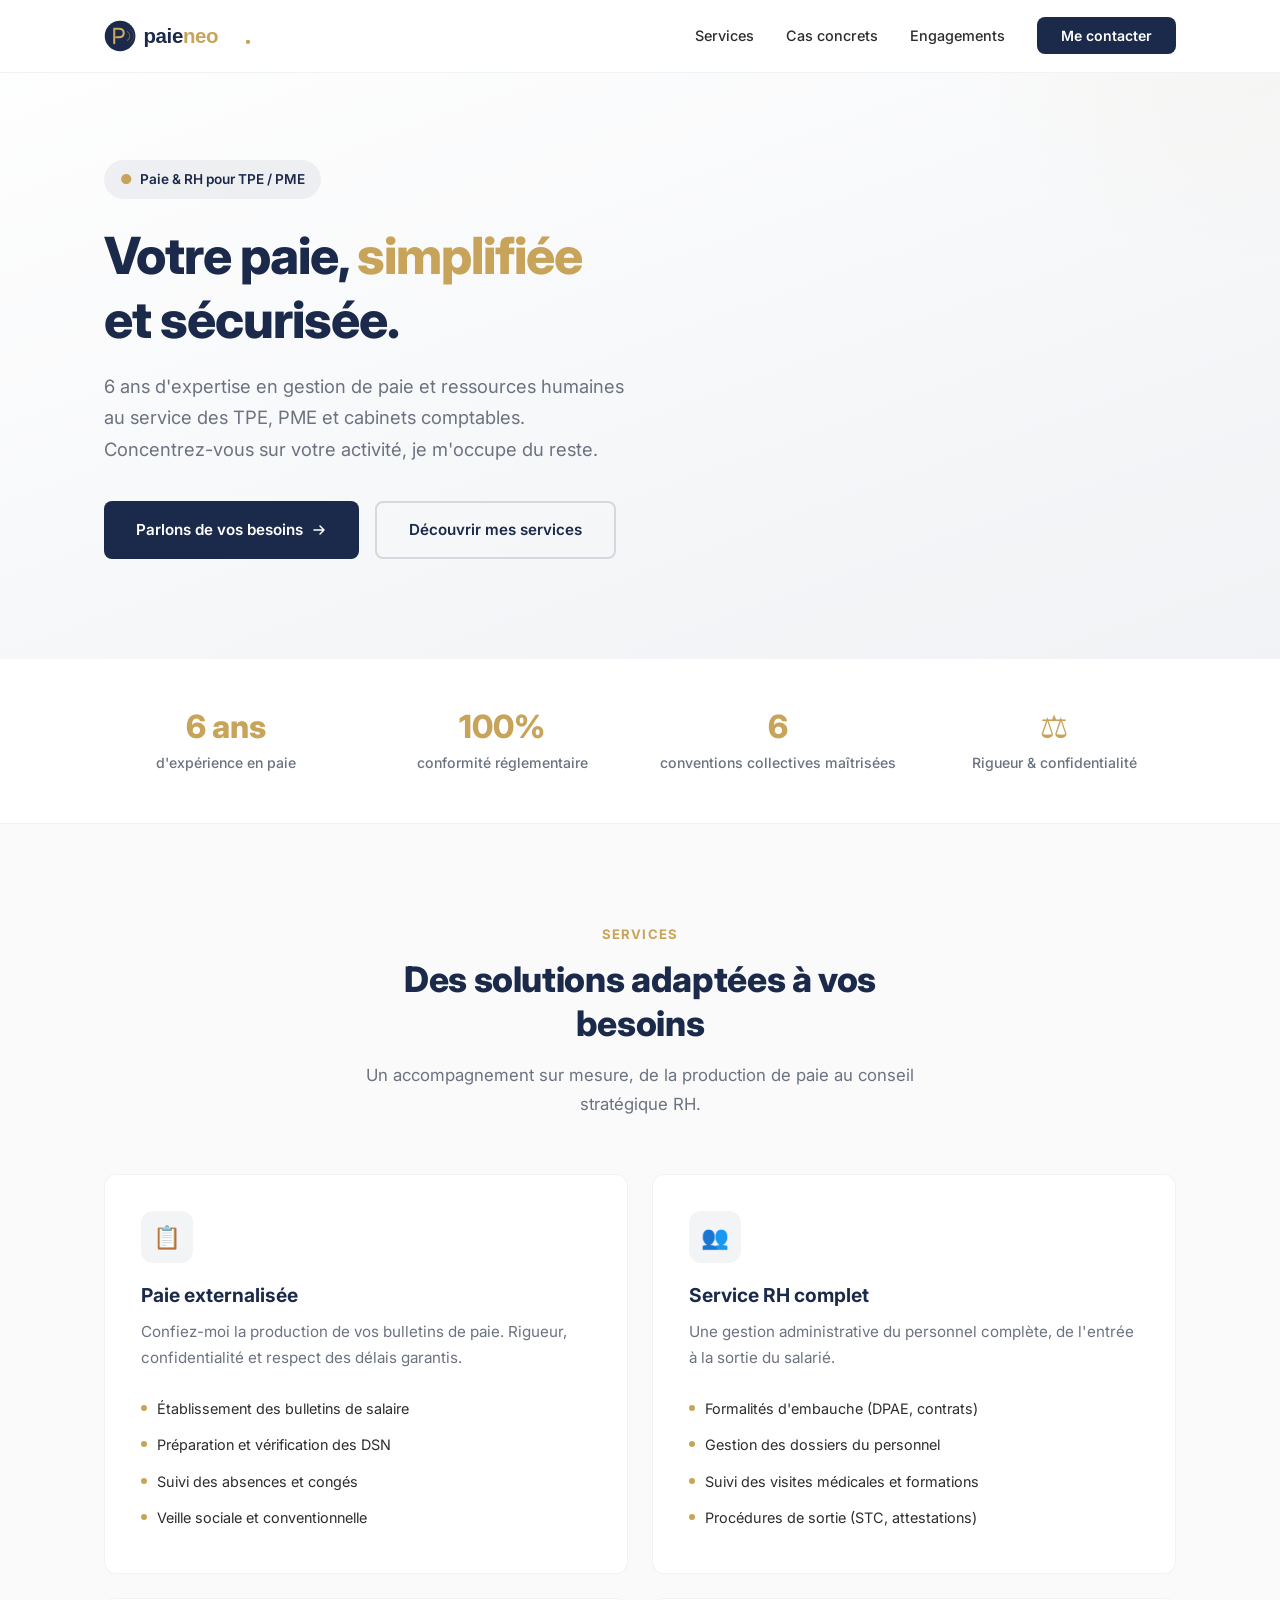
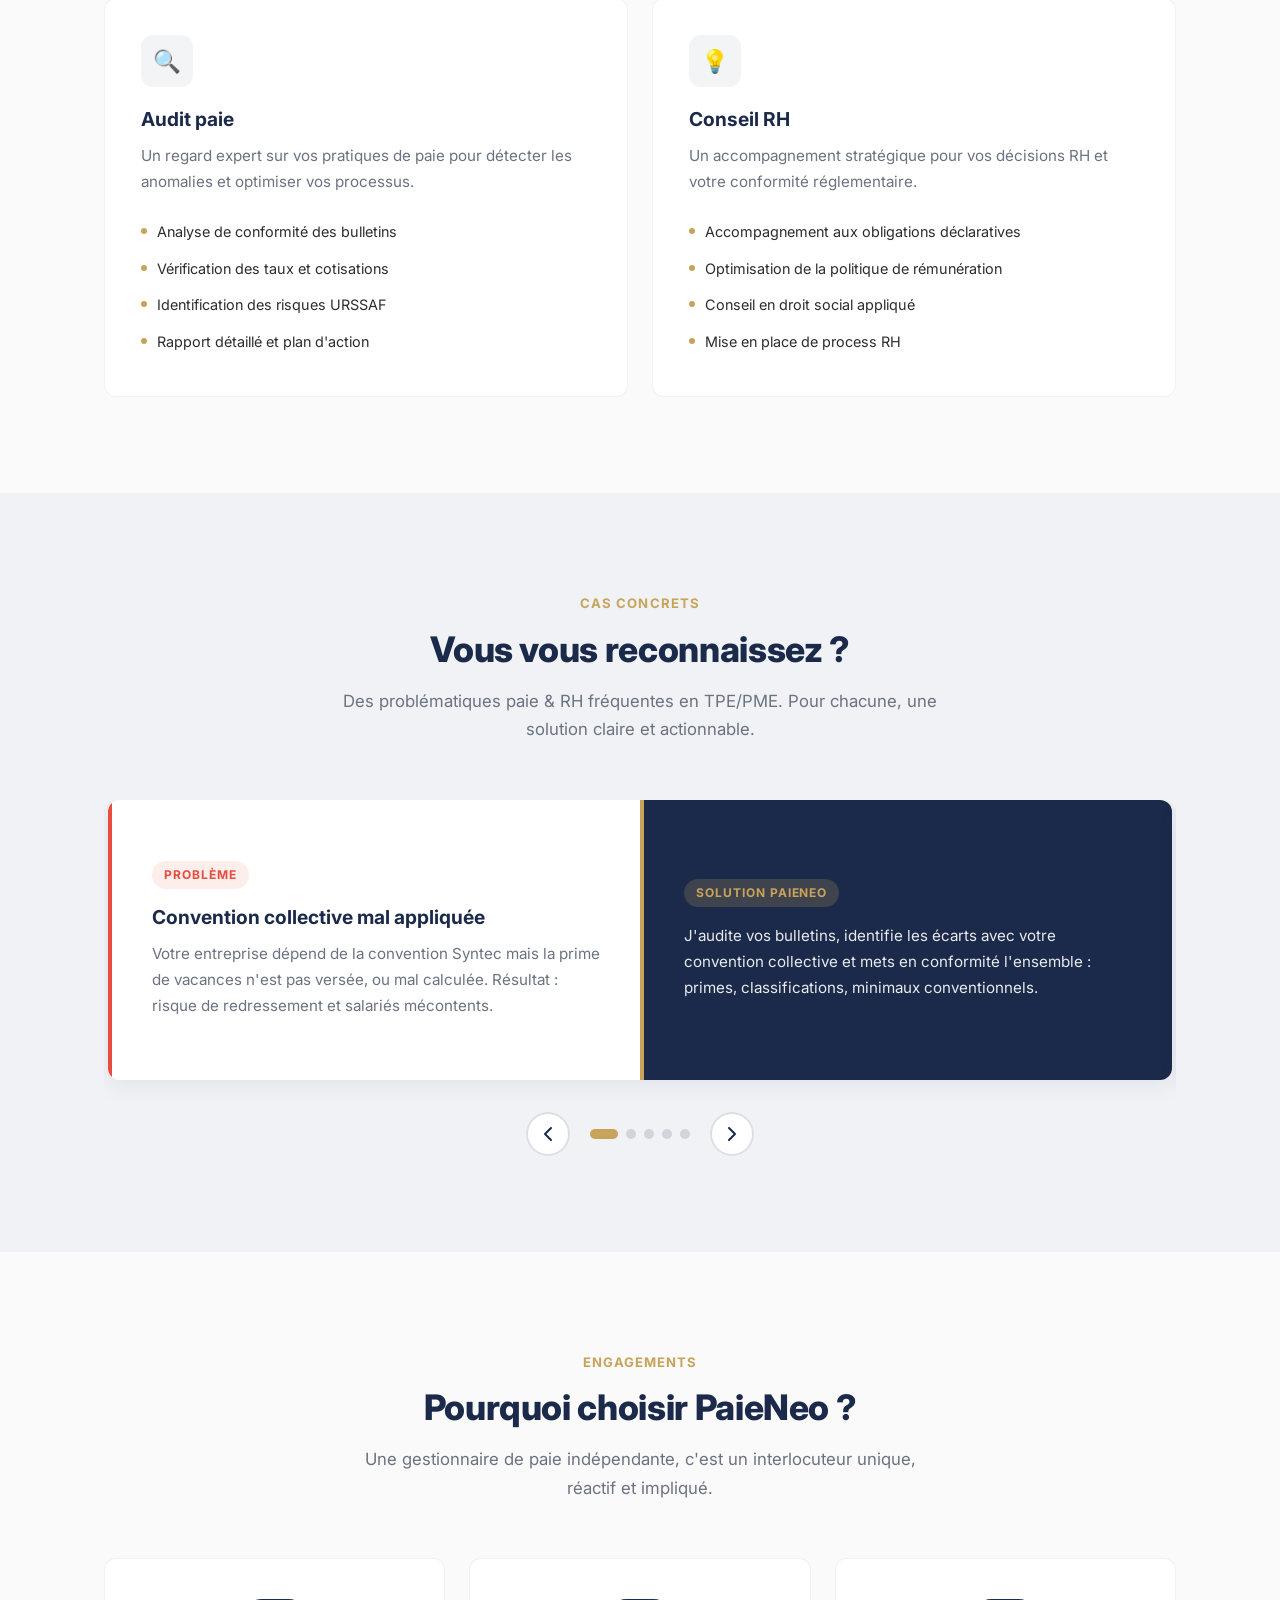
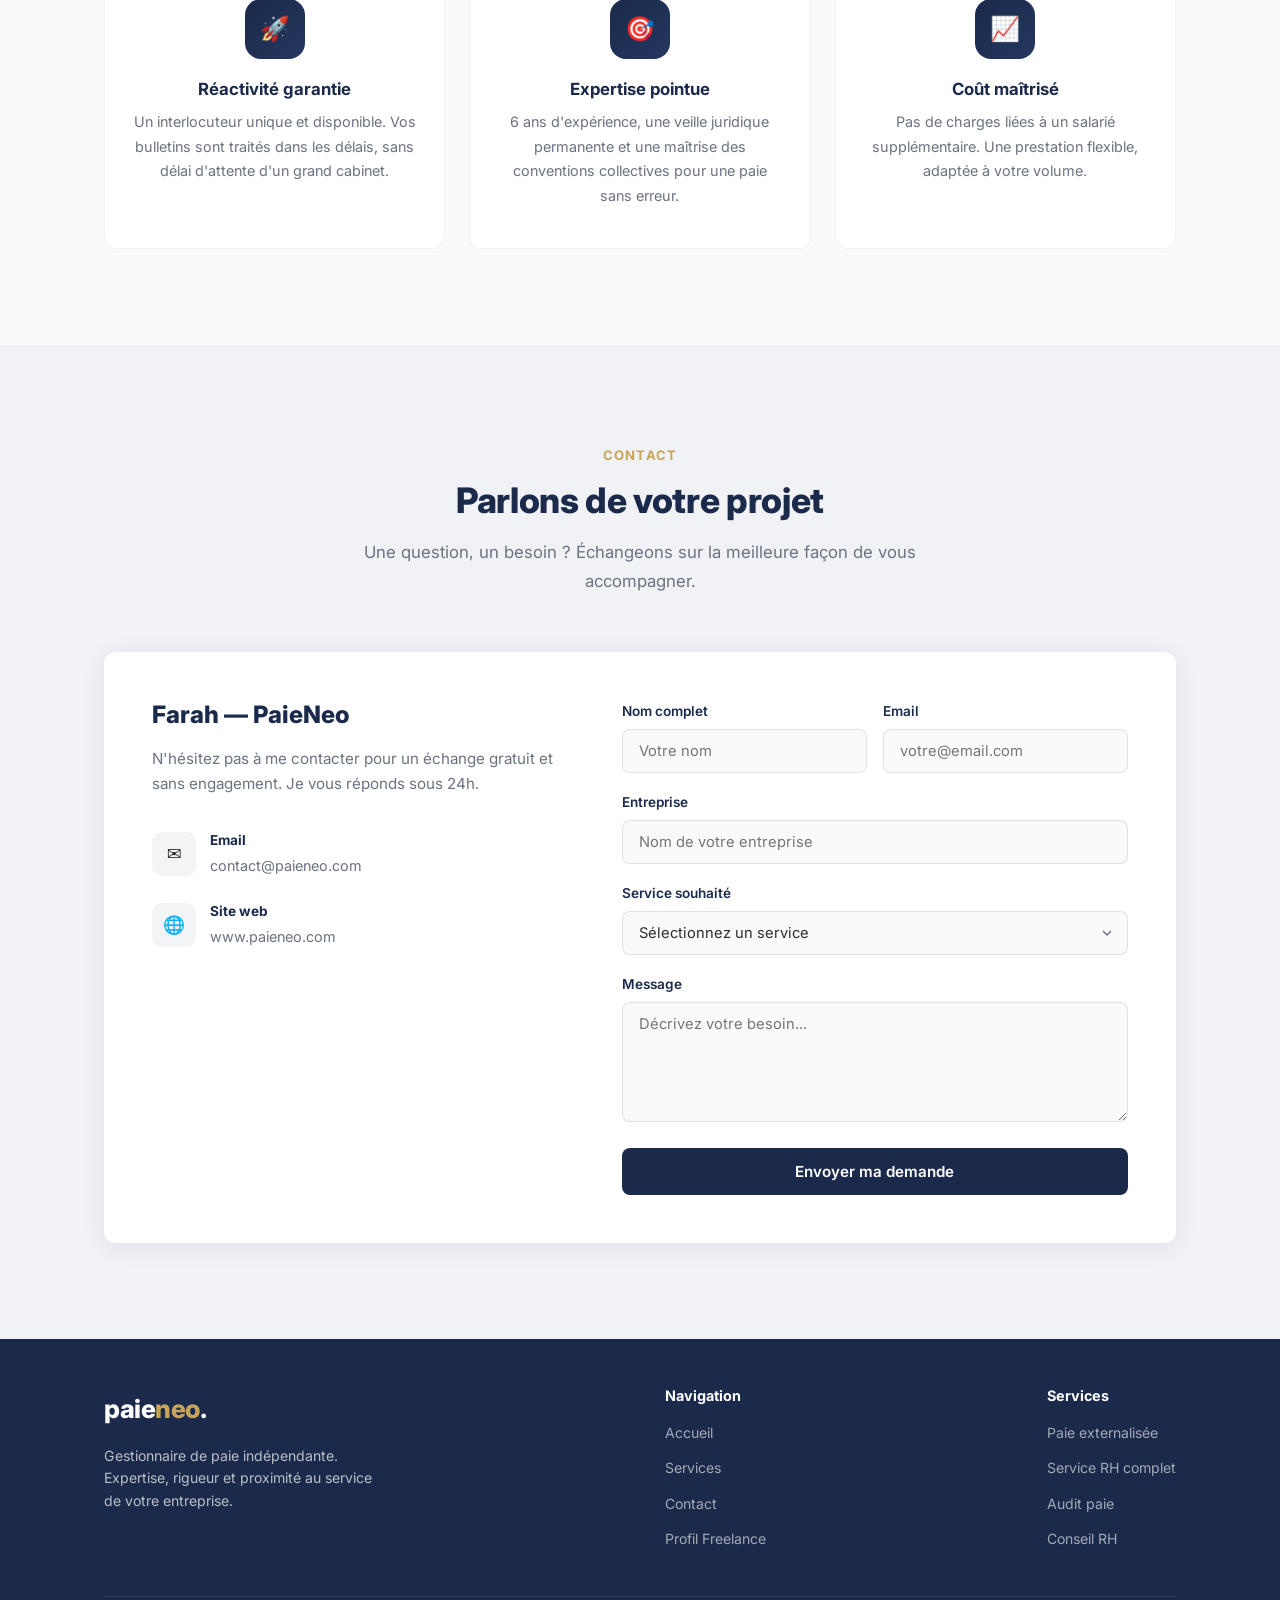
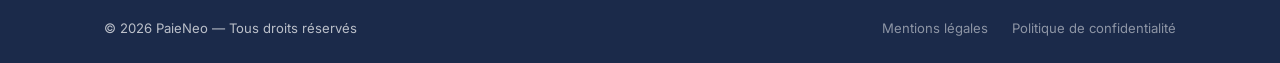
==== commit 43fb3fb7: "Remove Mokhtari, fix footer logo, remove VBA, adapt automation skills" ====
--- a/entreprises.html
+++ b/entreprises.html
@@ -380,7 +380,7 @@
     <div class="container">
       <div class="footer__content">
         <div class="footer__brand">
-          <img src="img/logo.svg" alt="PaieNeo" class="footer__logo">
+          <div class="footer__logo-text"><span>paie</span><span class="footer__logo-accent">neo</span>.</div>
           <p class="footer__desc">
             Gestionnaire de paie ind&eacute;pendante. Expertise, rigueur et
             proximit&eacute; au service de votre entreprise.
--- a/css/style.css
+++ b/css/style.css
@@ -1153,9 +1153,16 @@
   filter: brightness(0) invert(1);
 }
 
+.footer__logo-text {
+  font-size: 1.6rem;
+  font-weight: 800;
+  color: var(--white);
+  margin-bottom: 14px;
+  letter-spacing: -0.5px;
+}
+
 .footer__logo-accent {
-  height: 32px;
-  margin-bottom: 14px;
+  color: var(--accent);
 }
 
 .footer__desc {
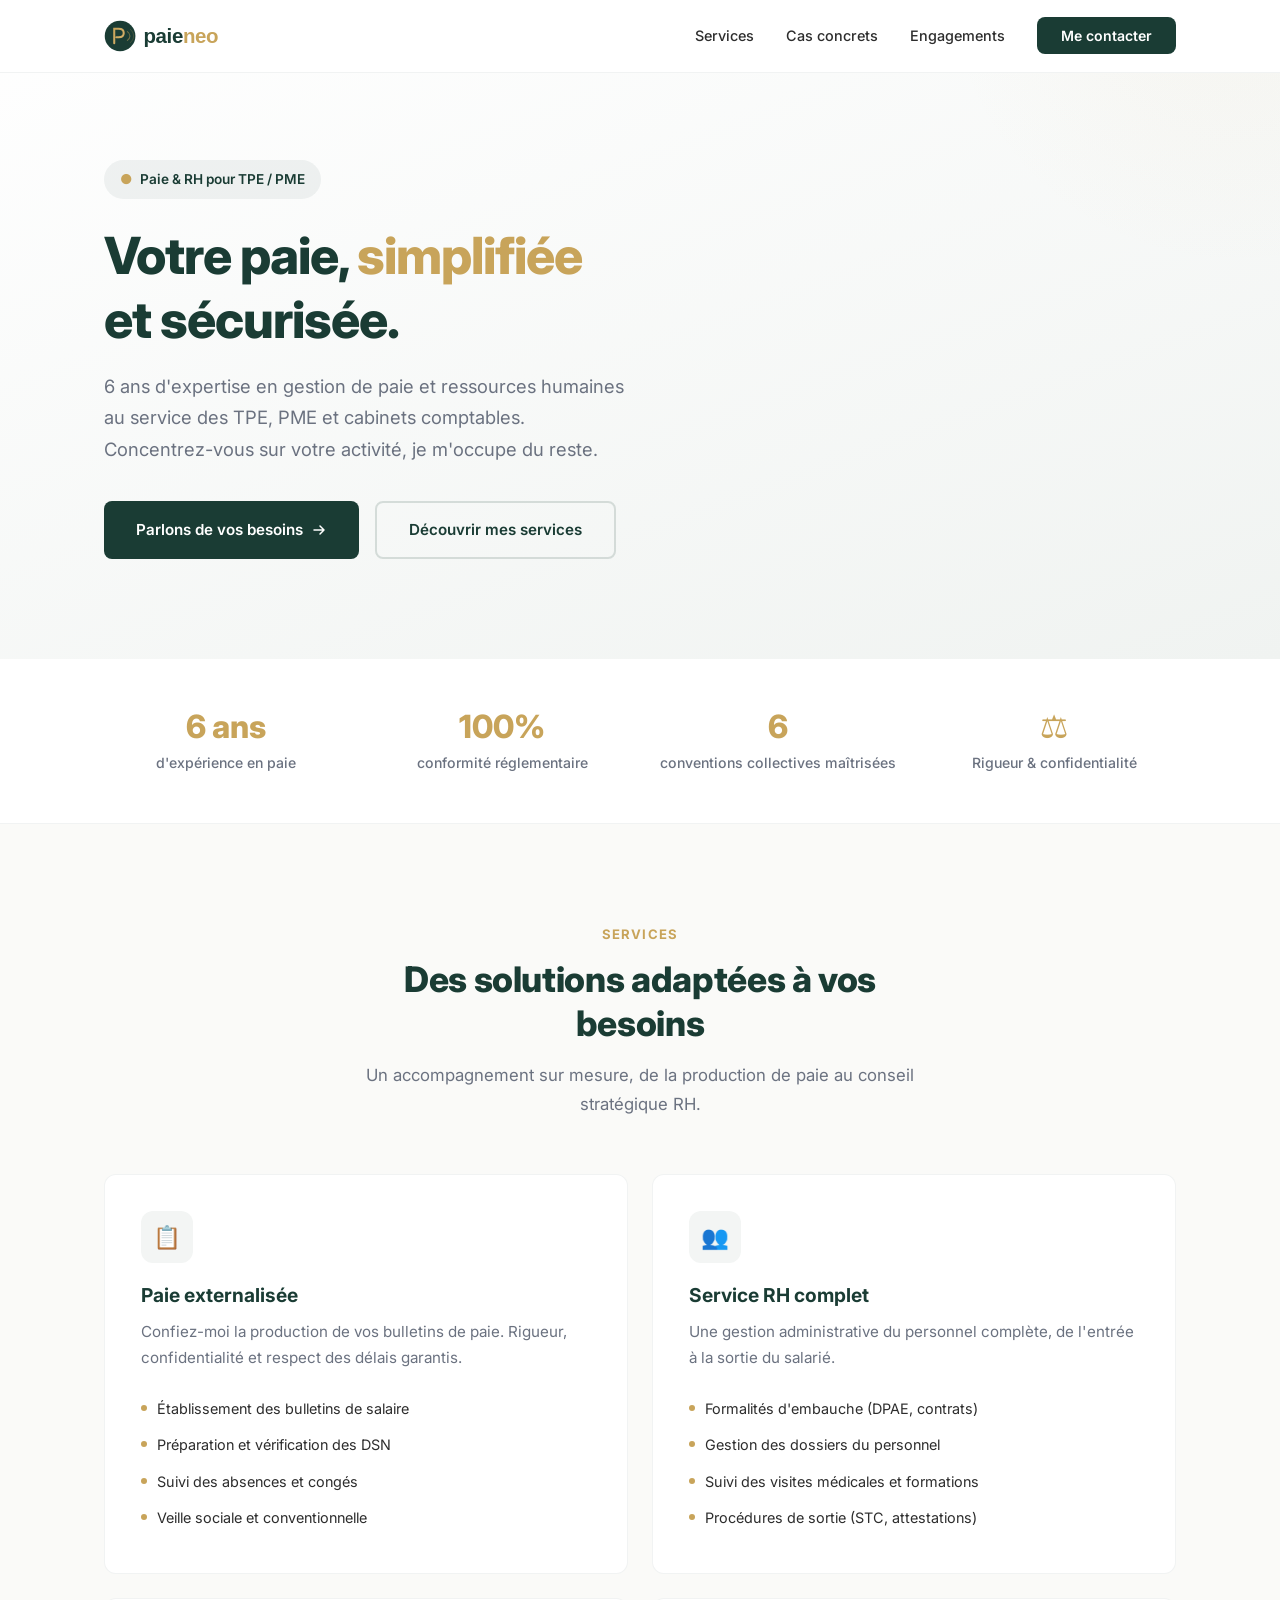
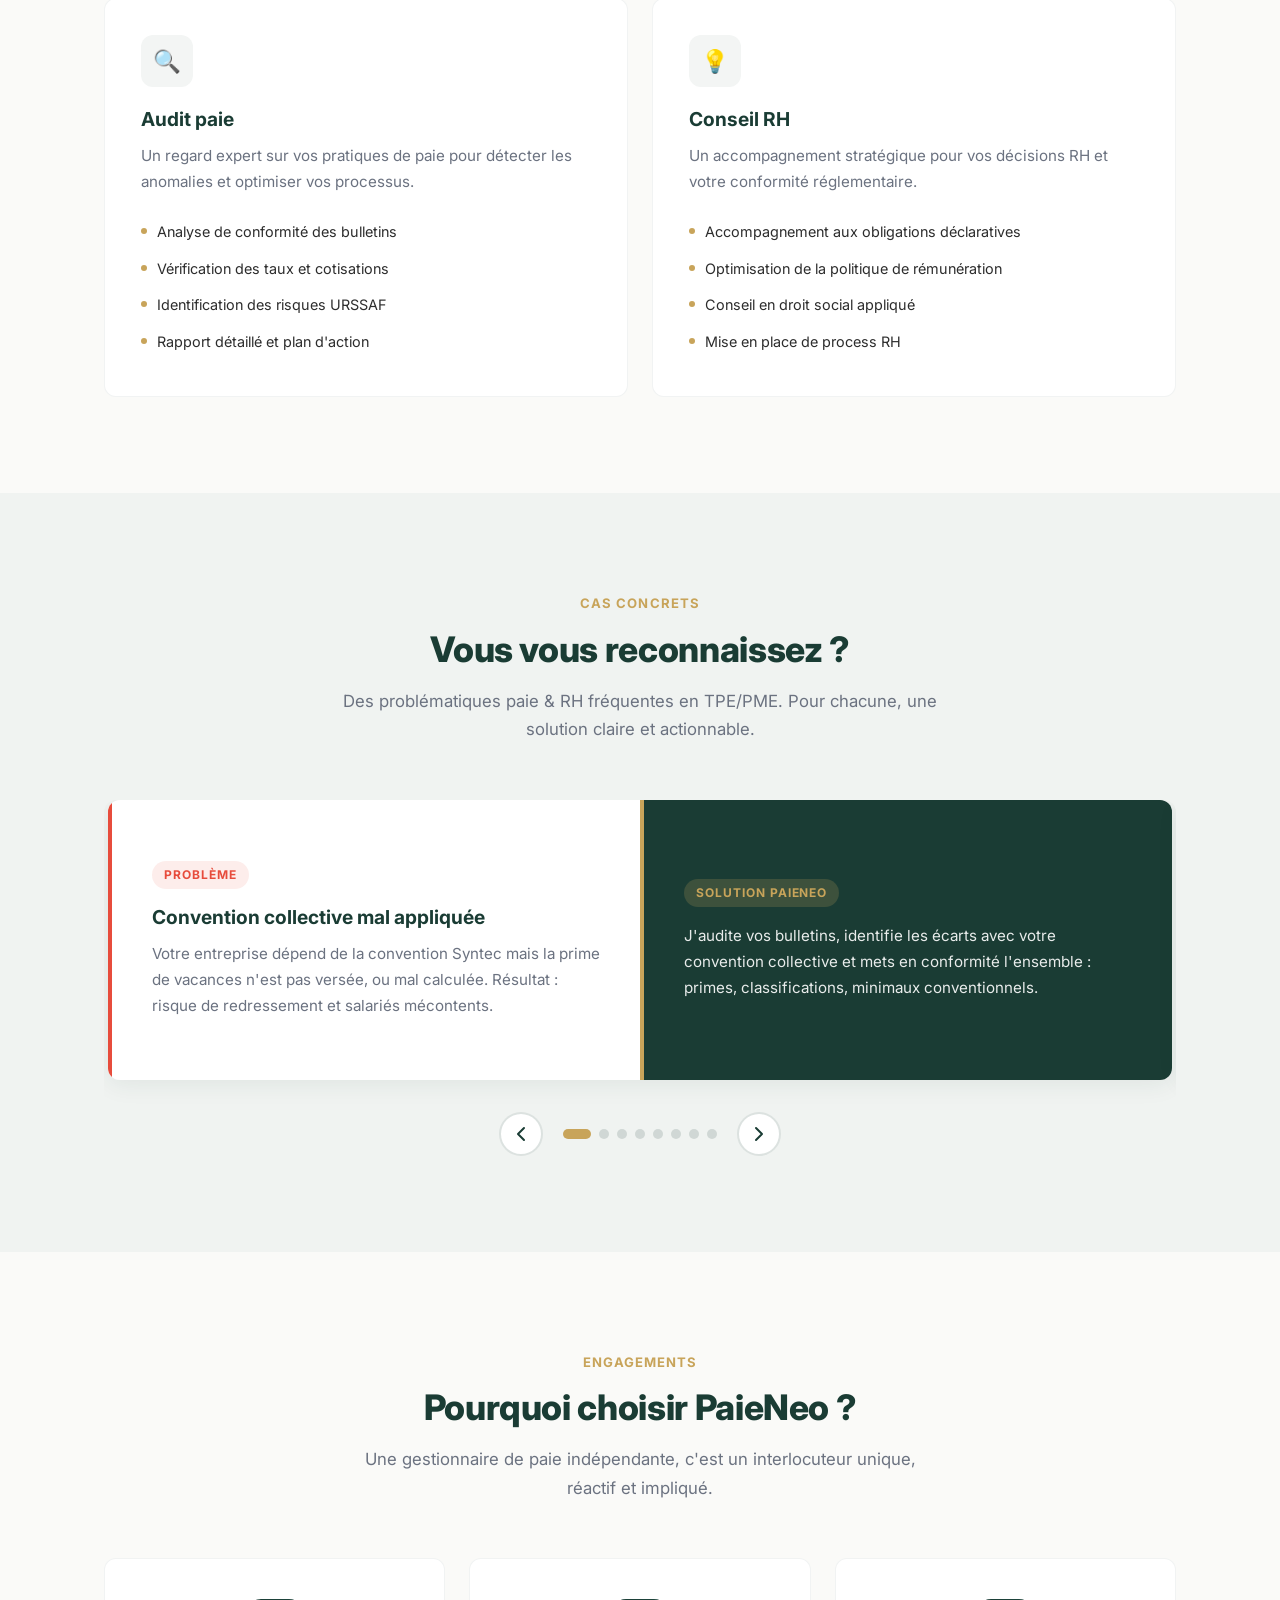
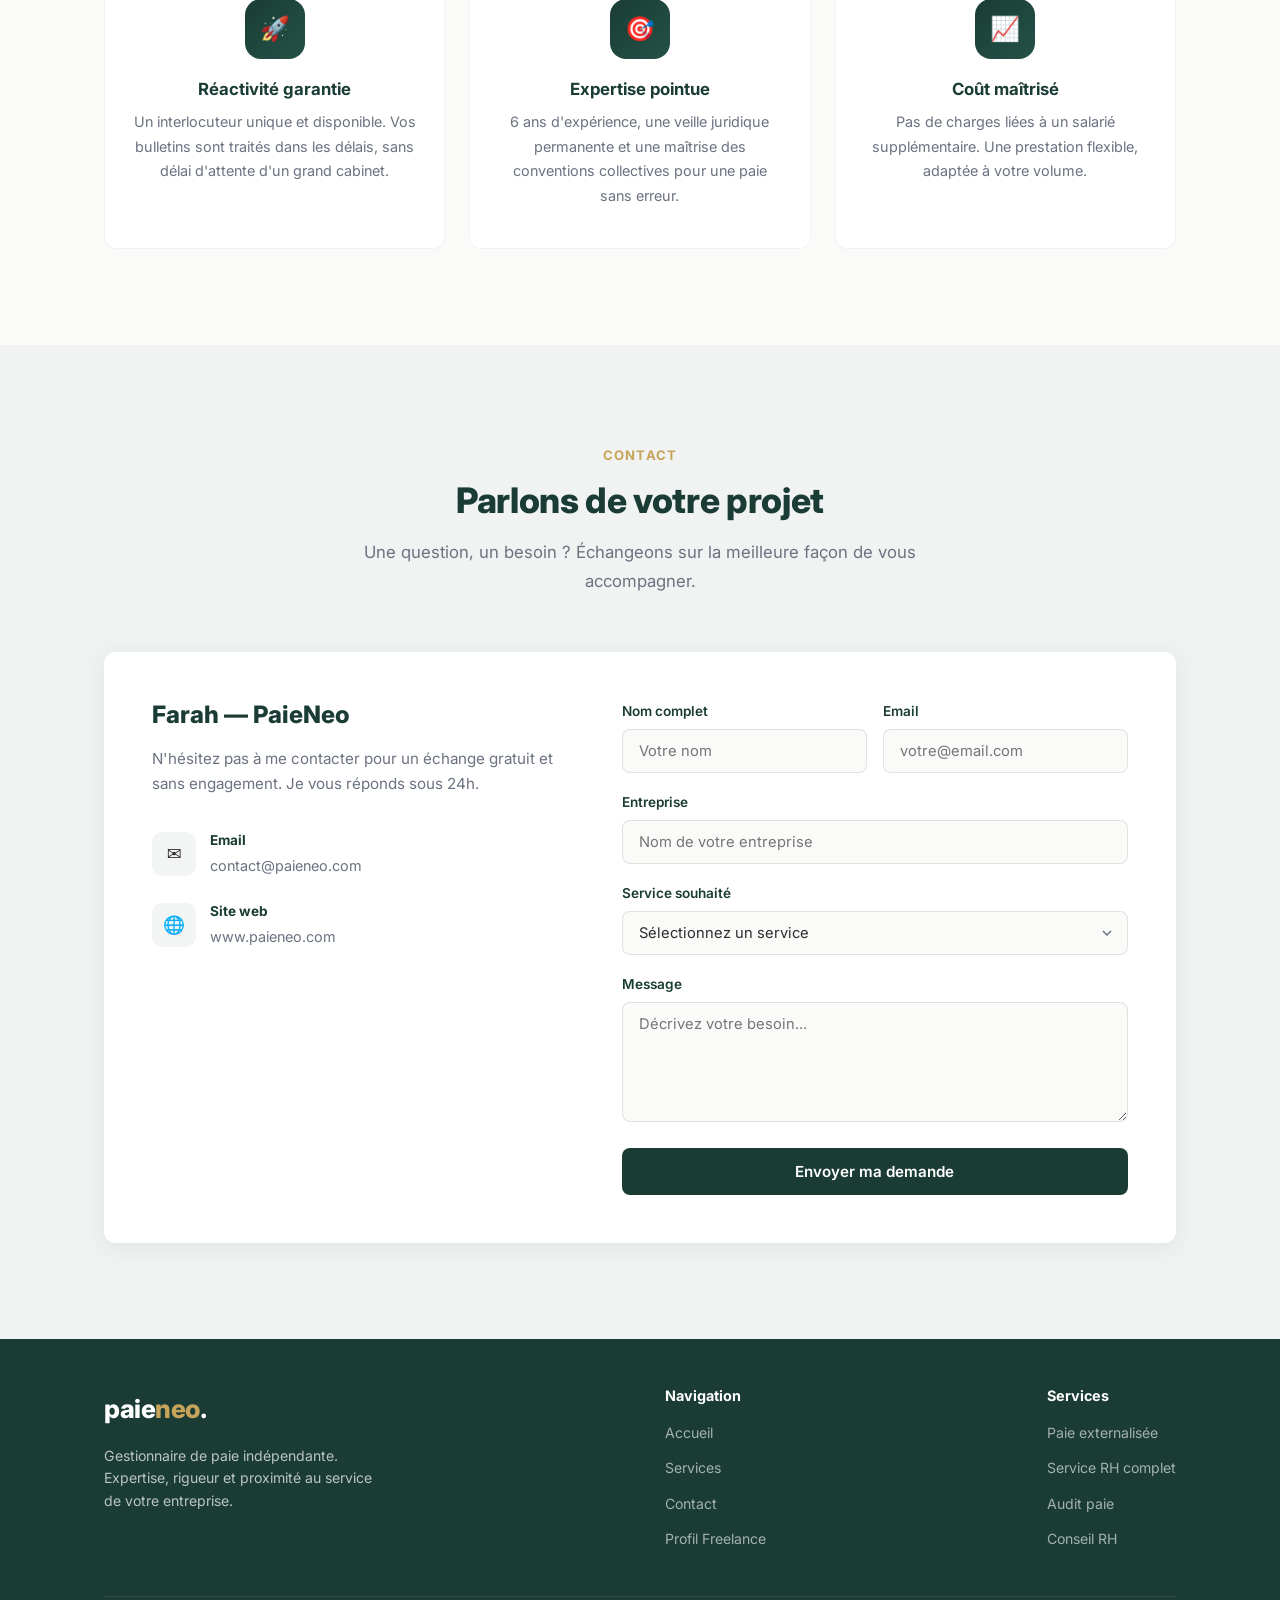
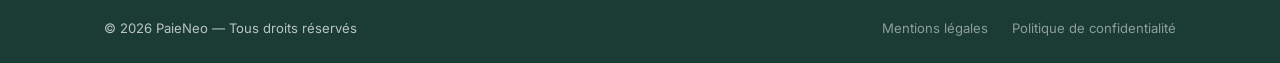
==== commit 1d5e0dc6: "Fix golden divider, replace weak slide with 4 stronger problem/solutions" ====
--- a/entreprises.html
+++ b/entreprises.html
@@ -208,14 +208,70 @@
             <div class="ps-card">
               <div class="ps-card__problem">
                 <span class="ps-card__tag ps-card__tag--problem">Probl&egrave;me</span>
-                <h3>Bulletins de paie en retard chaque mois</h3>
-                <p>Votre comptable est d&eacute;bord&eacute;, la paie passe au second plan.
-                Les salari&eacute;s re&ccedil;oivent leurs bulletins en retard, la tension monte.</p>
-              </div>
-              <div class="ps-card__solution">
-                <span class="ps-card__tag ps-card__tag--solution">Solution PaieNeo</span>
-                <p>En externalisant votre paie, vous b&eacute;n&eacute;ficiez d'un calendrier de production
-                strict et d'un interlocuteur d&eacute;di&eacute;. Vos bulletins sont livr&eacute;s en temps et en heure, chaque mois.</p>
+                <h3>Arr&ecirc;ts maladie mal g&eacute;r&eacute;s</h3>
+                <p>Les IJSS sont mal calcul&eacute;es, le maintien de salaire ne correspond pas
+                &agrave; votre convention, les dossiers pr&eacute;voyance tra&icirc;nent. Vos salari&eacute;s
+                sont sous-pay&eacute;s ou surpay&eacute;s pendant leurs arr&ecirc;ts.</p>
+              </div>
+              <div class="ps-card__solution">
+                <span class="ps-card__tag ps-card__tag--solution">Solution PaieNeo</span>
+                <p>Je g&egrave;re l'int&eacute;gralit&eacute; du processus maladie&nbsp;: suivi des IJ via EDI,
+                calcul du maintien employeur selon votre CCN, montage des dossiers pr&eacute;voyance
+                et r&eacute;gularisations. Z&eacute;ro d&eacute;calage.</p>
+              </div>
+            </div>
+          </div>
+
+          <div class="carousel__slide">
+            <div class="ps-card">
+              <div class="ps-card__problem">
+                <span class="ps-card__tag ps-card__tag--problem">Probl&egrave;me</span>
+                <h3>Contr&ocirc;le URSSAF &agrave; l'horizon</h3>
+                <p>Vous recevez un avis de contr&ocirc;le URSSAF et vous n'&ecirc;tes pas s&ucirc;r que vos
+                bulletins soient conformes. Avantages en nature, frais professionnels,
+                heures suppl&eacute;mentaires&hellip; tout est &agrave; v&eacute;rifier.</p>
+              </div>
+              <div class="ps-card__solution">
+                <span class="ps-card__tag ps-card__tag--solution">Solution PaieNeo</span>
+                <p>J'audite vos bulletins sur les points de contr&ocirc;le URSSAF fr&eacute;quents,
+                identifie les risques et corrige les anomalies <strong>avant</strong> le passage
+                du contr&ocirc;leur. Pr&eacute;venir co&ucirc;te moins cher que subir.</p>
+              </div>
+            </div>
+          </div>
+
+          <div class="carousel__slide">
+            <div class="ps-card">
+              <div class="ps-card__problem">
+                <span class="ps-card__tag ps-card__tag--problem">Probl&egrave;me</span>
+                <h3>Forte rotation et contrats courts</h3>
+                <p>Vous g&eacute;rez beaucoup de CDD, int&eacute;rimaires ou saisonniers. Chaque mois
+                c'est une vague d'entr&eacute;es et de sorties, les STC s'accumulent
+                et les erreurs aussi.</p>
+              </div>
+              <div class="ps-card__solution">
+                <span class="ps-card__tag ps-card__tag--solution">Solution PaieNeo</span>
+                <p>Habitu&eacute;e &agrave; g&eacute;rer jusqu'&agrave; 80 fins de contrat par mois, je s&eacute;curise
+                chaque entr&eacute;e (DPAE, contrat, affiliation) et chaque sortie
+                (STC, attestation, portabilit&eacute;) avec rigueur et rapidit&eacute;.</p>
+              </div>
+            </div>
+          </div>
+
+          <div class="carousel__slide">
+            <div class="ps-card">
+              <div class="ps-card__problem">
+                <span class="ps-card__tag ps-card__tag--problem">Probl&egrave;me</span>
+                <h3>Aucune visibilit&eacute; sur vos indicateurs RH</h3>
+                <p>Vous ne suivez pas votre absent&eacute;isme, votre turnover, votre masse
+                salariale. Quand la direction demande des chiffres, c'est la panique
+                et les donn&eacute;es sont approximatives.</p>
+              </div>
+              <div class="ps-card__solution">
+                <span class="ps-card__tag ps-card__tag--solution">Solution PaieNeo</span>
+                <p>Je mets en place des tableaux de bord automatis&eacute;s sur Excel&nbsp;:
+                absent&eacute;isme, turnover, masse salariale, index &eacute;galit&eacute; H/F.
+                Des donn&eacute;es fiables, &agrave; jour, pr&ecirc;tes &agrave; pr&eacute;senter.</p>
               </div>
             </div>
           </div>
--- a/css/style.css
+++ b/css/style.css
@@ -1,17 +1,17 @@
 /* ===== PaieNeo — Charte graphique ===== */
 :root {
-  --primary: #1B2A4A;
-  --primary-light: #253760;
+  --primary: #1A3C34;
+  --primary-light: #245248;
   --accent: #C8A45A;
   --accent-light: #D4B06A;
-  --bg: #FAFAFA;
-  --bg-alt: #F0F2F5;
+  --bg: #FAFAF8;
+  --bg-alt: #F0F3F1;
   --text: #2D2D2D;
   --text-light: #6B7280;
   --white: #FFFFFF;
   --radius: 12px;
-  --shadow: 0 4px 24px rgba(27, 42, 74, 0.08);
-  --shadow-lg: 0 12px 40px rgba(27, 42, 74, 0.12);
+  --shadow: 0 4px 24px rgba(26, 60, 52, 0.08);
+  --shadow-lg: 0 12px 40px rgba(26, 60, 52, 0.12);
   --transition: 0.3s cubic-bezier(0.4, 0, 0.2, 1);
 }
 
@@ -66,7 +66,7 @@
   z-index: 1000;
   background: rgba(255, 255, 255, 0.95);
   backdrop-filter: blur(12px);
-  border-bottom: 1px solid rgba(27, 42, 74, 0.06);
+  border-bottom: 1px solid rgba(26, 60, 52, 0.06);
   transition: var(--transition);
 }
 
@@ -147,7 +147,7 @@
 .nav__cta:hover {
   background: var(--primary-light);
   transform: translateY(-1px);
-  box-shadow: 0 4px 12px rgba(27, 42, 74, 0.2);
+  box-shadow: 0 4px 12px rgba(26, 60, 52, 0.2);
 }
 
 /* Mobile menu */
@@ -198,7 +198,7 @@
   display: inline-flex;
   align-items: center;
   gap: 8px;
-  background: rgba(27, 42, 74, 0.06);
+  background: rgba(26, 60, 52, 0.06);
   color: var(--primary);
   padding: 8px 16px;
   border-radius: 50px;
@@ -256,25 +256,25 @@
 .btn--primary:hover {
   background: var(--primary-light);
   transform: translateY(-2px);
-  box-shadow: 0 6px 20px rgba(27, 42, 74, 0.25);
+  box-shadow: 0 6px 20px rgba(26, 60, 52, 0.25);
 }
 
 .btn--outline {
   background: transparent;
   color: var(--primary);
-  border: 2px solid rgba(27, 42, 74, 0.15);
+  border: 2px solid rgba(26, 60, 52, 0.15);
 }
 
 .btn--outline:hover {
   border-color: var(--primary);
-  background: rgba(27, 42, 74, 0.03);
+  background: rgba(26, 60, 52, 0.03);
 }
 
 /* ===== Stats bar ===== */
 .stats {
   padding: 48px 0;
   background: var(--white);
-  border-bottom: 1px solid rgba(27, 42, 74, 0.06);
+  border-bottom: 1px solid rgba(26, 60, 52, 0.06);
 }
 
 .stats__grid {
@@ -345,7 +345,7 @@
   background: var(--white);
   border-radius: var(--radius);
   padding: 36px;
-  border: 1px solid rgba(27, 42, 74, 0.06);
+  border: 1px solid rgba(26, 60, 52, 0.06);
   transition: var(--transition);
   position: relative;
   overflow: hidden;
@@ -376,7 +376,7 @@
   width: 52px;
   height: 52px;
   border-radius: 12px;
-  background: rgba(27, 42, 74, 0.05);
+  background: rgba(26, 60, 52, 0.05);
   display: flex;
   align-items: center;
   justify-content: center;
@@ -464,7 +464,7 @@
   background: var(--white);
   border-radius: var(--radius);
   padding: 36px;
-  border: 1px solid rgba(27, 42, 74, 0.06);
+  border: 1px solid rgba(26, 60, 52, 0.06);
   transition: var(--transition);
 }
 
@@ -814,7 +814,7 @@
   width: 44px;
   height: 44px;
   border-radius: 50%;
-  border: 2px solid rgba(27, 42, 74, 0.15);
+  border: 2px solid rgba(26, 60, 52, 0.15);
   background: var(--white);
   color: var(--primary);
   display: flex;
@@ -839,7 +839,7 @@
   width: 10px;
   height: 10px;
   border-radius: 50%;
-  background: rgba(27, 42, 74, 0.15);
+  background: rgba(26, 60, 52, 0.15);
   border: none;
   cursor: pointer;
   transition: var(--transition);
@@ -967,7 +967,7 @@
   padding: 40px 28px;
   background: var(--white);
   border-radius: var(--radius);
-  border: 1px solid rgba(27, 42, 74, 0.06);
+  border: 1px solid rgba(26, 60, 52, 0.06);
   transition: var(--transition);
 }
 
@@ -1034,7 +1034,7 @@
   width: 44px;
   height: 44px;
   border-radius: 10px;
-  background: rgba(27, 42, 74, 0.05);
+  background: rgba(26, 60, 52, 0.05);
   display: flex;
   align-items: center;
   justify-content: center;
@@ -1070,7 +1070,7 @@
 .form__select {
   width: 100%;
   padding: 12px 16px;
-  border: 1.5px solid rgba(27, 42, 74, 0.12);
+  border: 1.5px solid rgba(26, 60, 52, 0.12);
   border-radius: 8px;
   font-family: inherit;
   font-size: 0.92rem;
@@ -1124,7 +1124,7 @@
 .form__submit:hover {
   background: var(--primary-light);
   transform: translateY(-1px);
-  box-shadow: 0 4px 12px rgba(27, 42, 74, 0.2);
+  box-shadow: 0 4px 12px rgba(26, 60, 52, 0.2);
 }
 
 /* ===== Footer ===== */
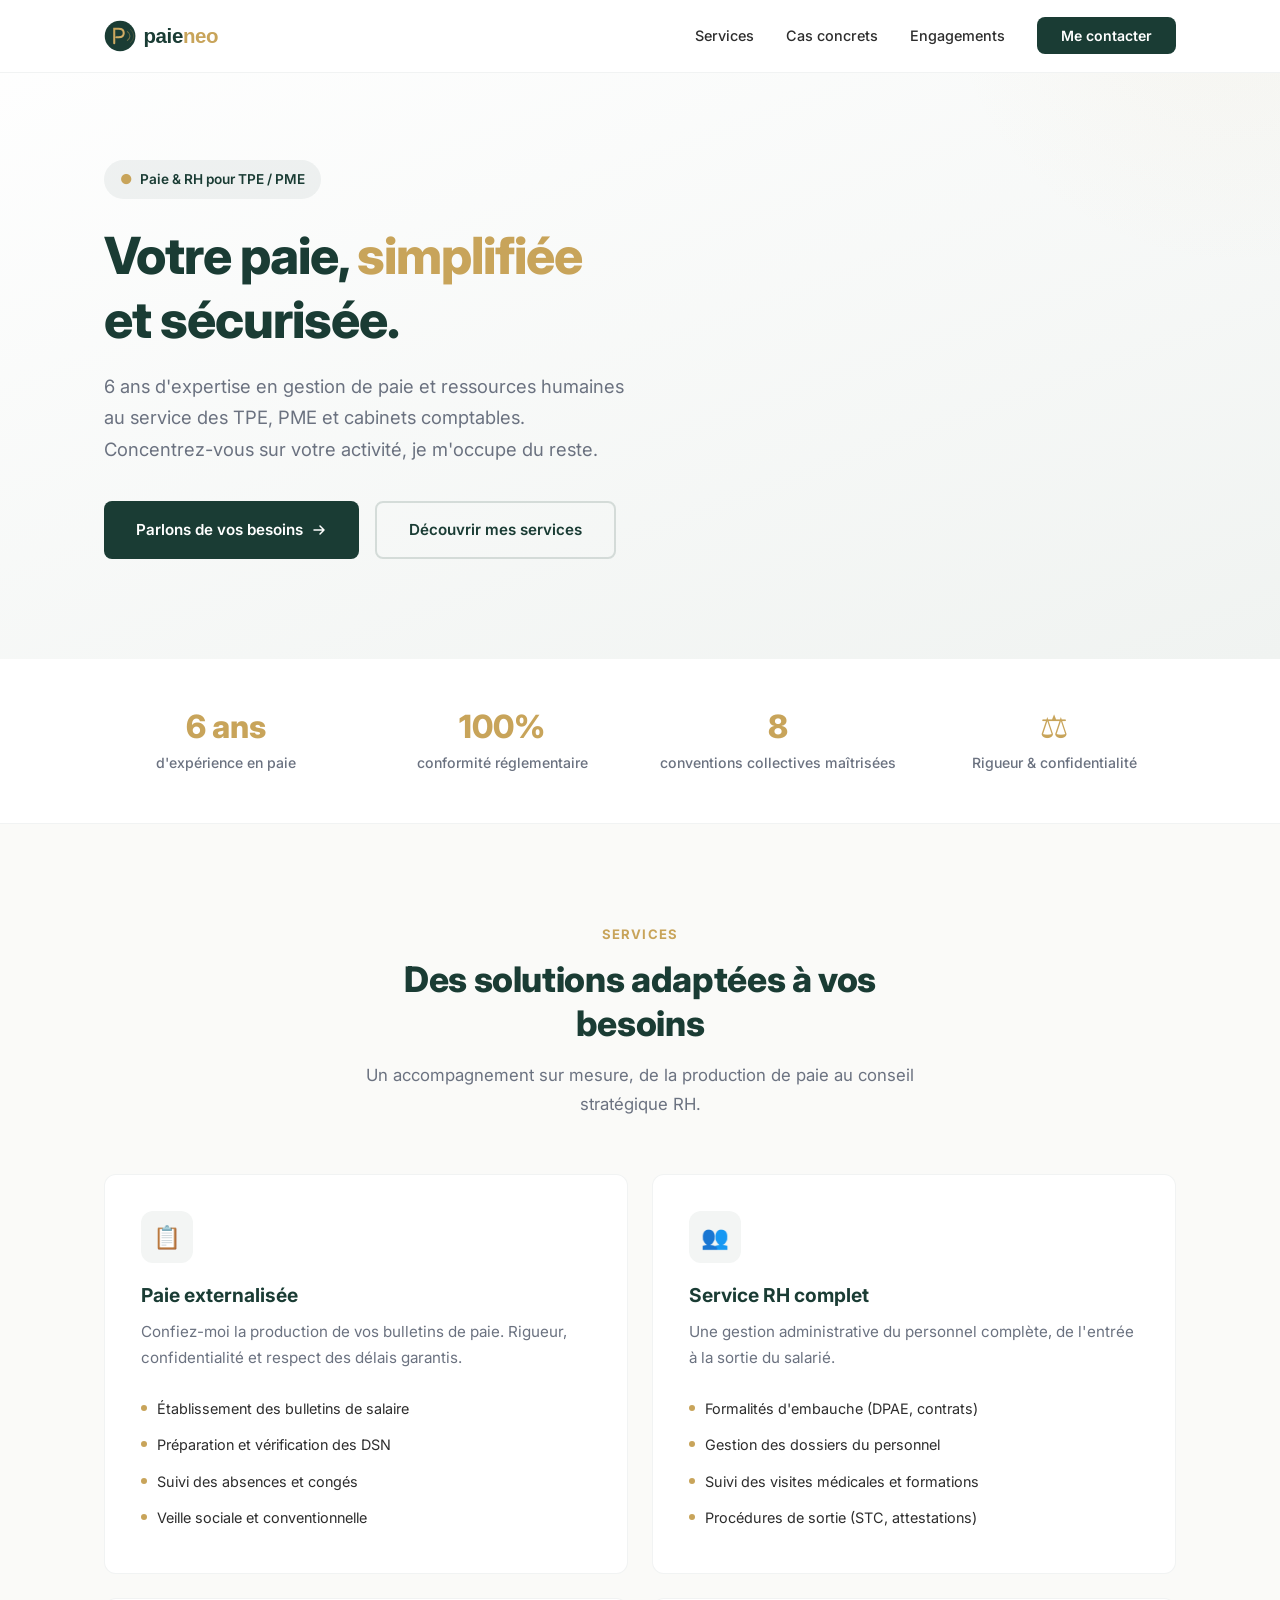
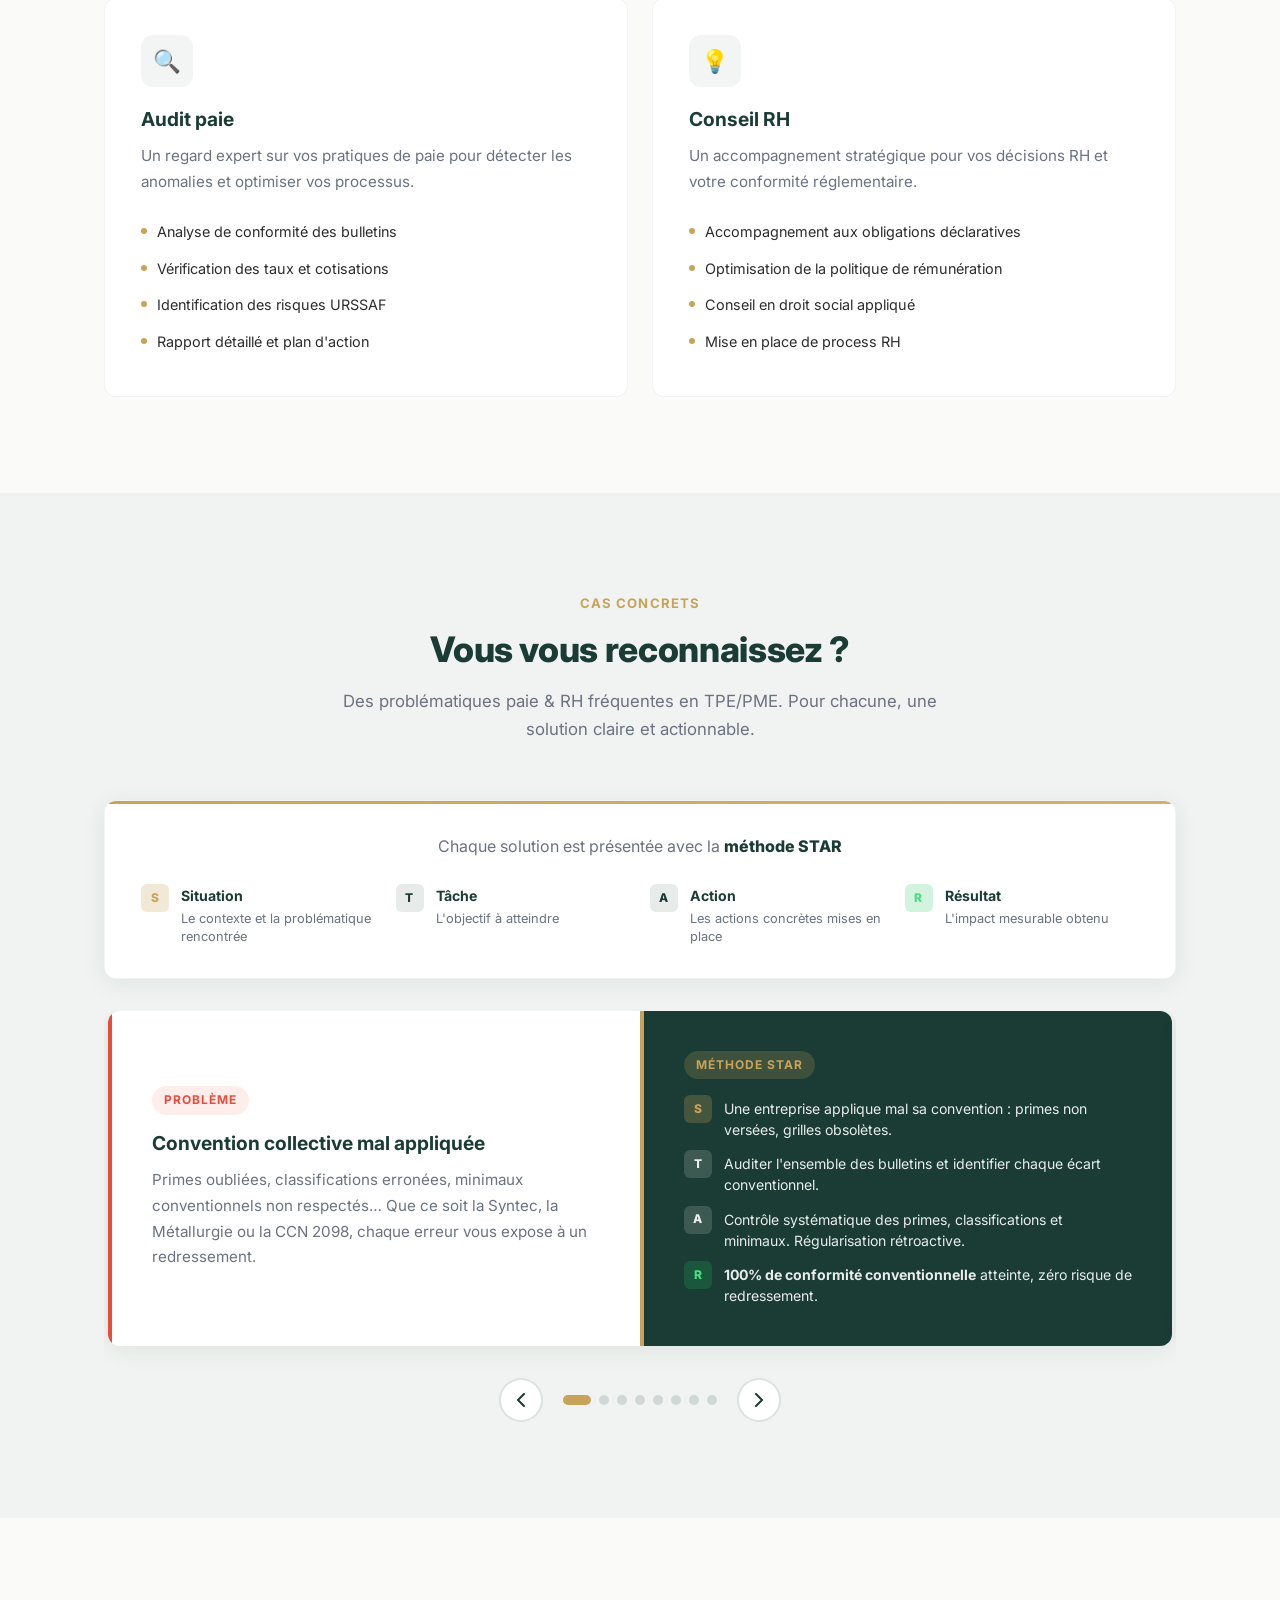
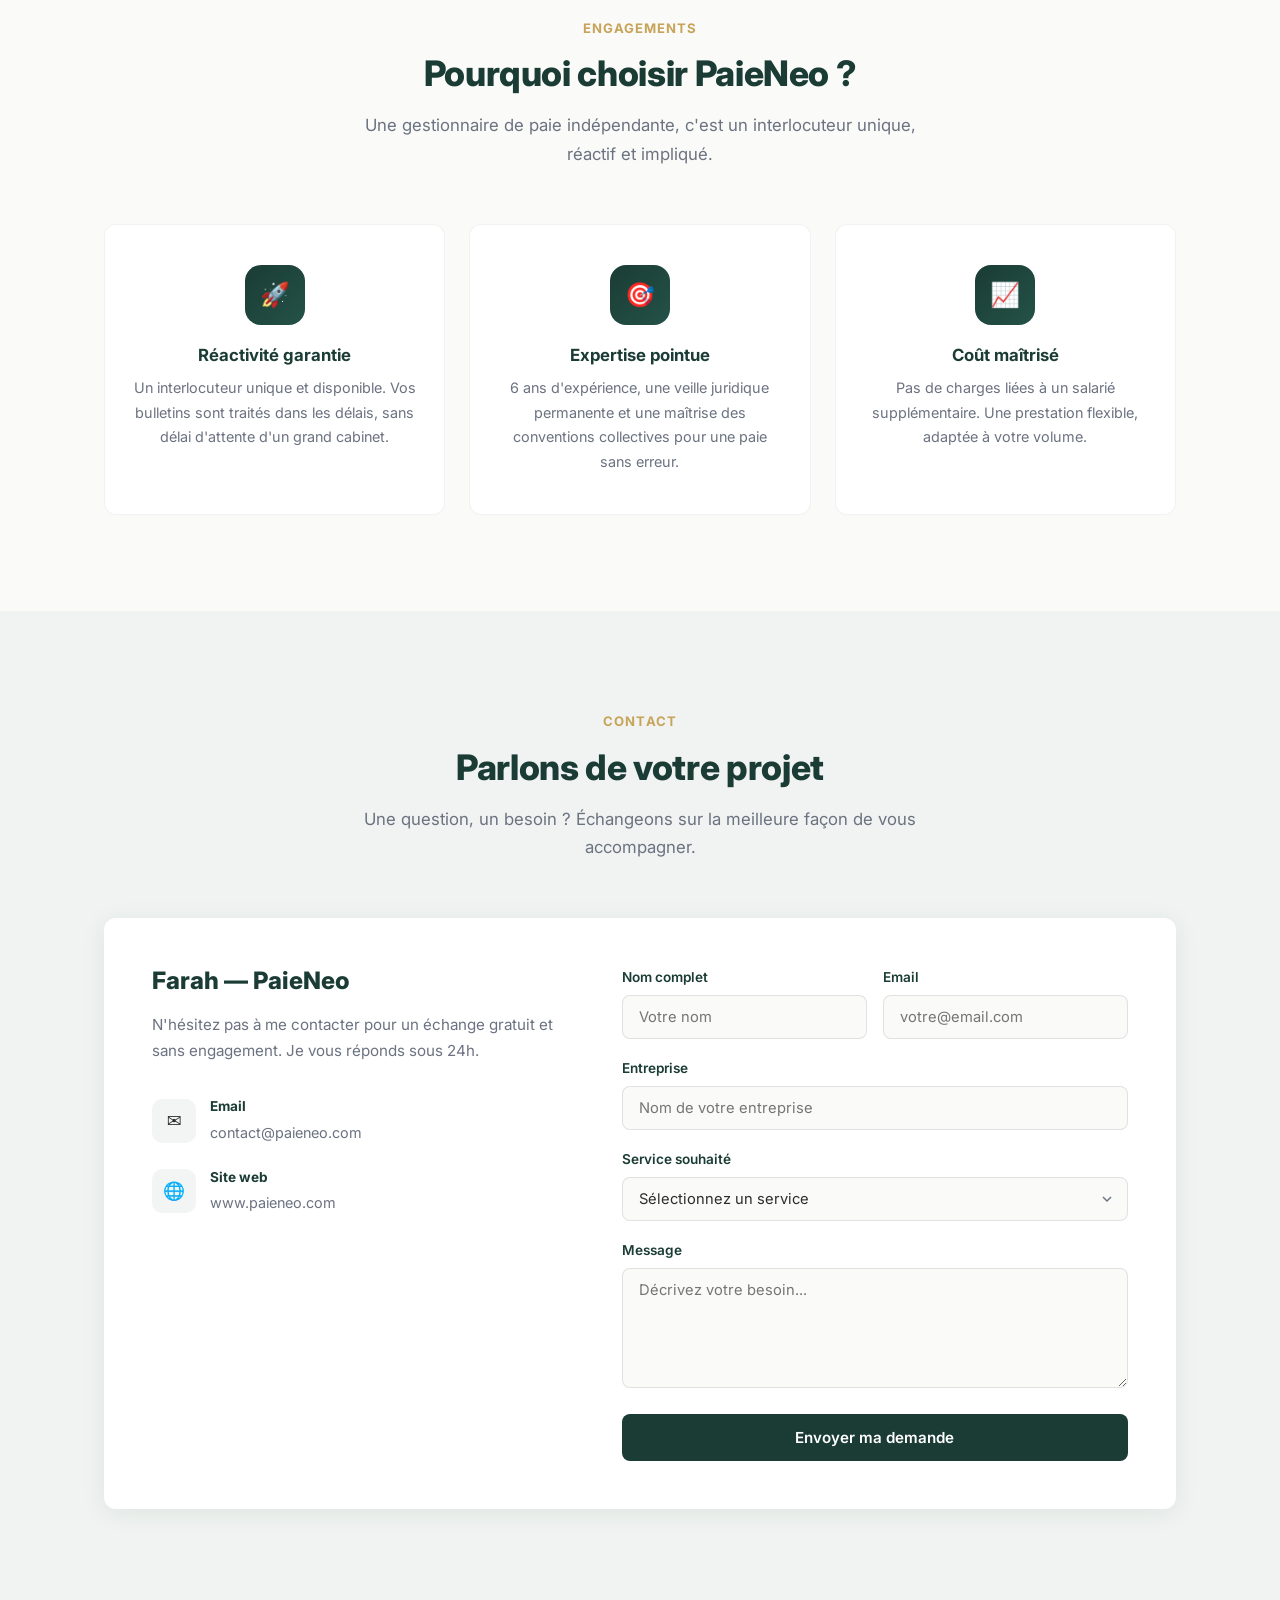
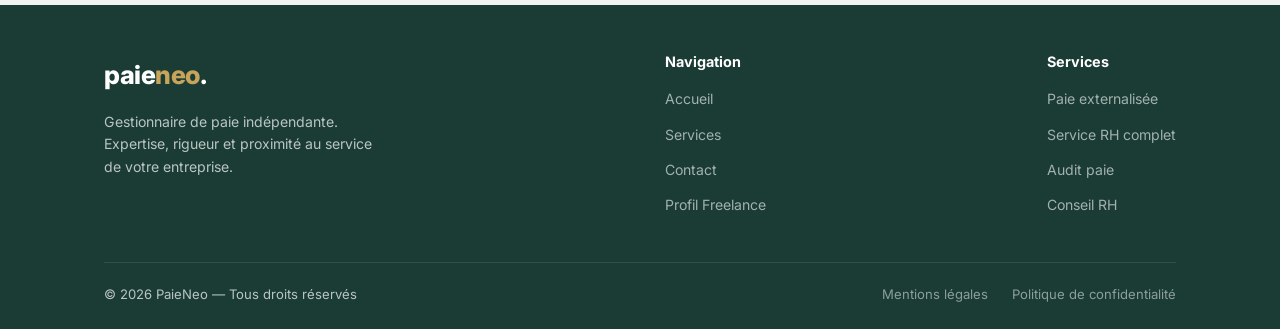
==== commit 683abce3: "Ajout CCN Métallurgie & 2098, méthode STAR, missions clés anonymisées - entreprises.html : stats 8 C" ====
--- a/entreprises.html
+++ b/entreprises.html
@@ -70,7 +70,7 @@
           <p>conformit&eacute; r&eacute;glementaire</p>
         </div>
         <div class="stats__item fade-up">
-          <h3 data-count="6" data-suffix="">0</h3>
+          <h3 data-count="8" data-suffix="">0</h3>
           <p>conventions collectives ma&icirc;tris&eacute;es</p>
         </div>
         <div class="stats__item fade-up">
@@ -168,6 +168,40 @@
           Pour chacune, une solution claire et actionnable.
         </p>
       </div>
+      <div class="star-intro fade-up">
+        <div class="star-intro__title">Chaque solution est pr&eacute;sent&eacute;e avec la <strong>m&eacute;thode STAR</strong></div>
+        <div class="star-intro__grid">
+          <div class="star-intro__item">
+            <span class="star-letter star-letter--s">S</span>
+            <div>
+              <strong>Situation</strong>
+              <p>Le contexte et la probl&eacute;matique rencontr&eacute;e</p>
+            </div>
+          </div>
+          <div class="star-intro__item">
+            <span class="star-letter star-letter--t">T</span>
+            <div>
+              <strong>T&acirc;che</strong>
+              <p>L'objectif &agrave; atteindre</p>
+            </div>
+          </div>
+          <div class="star-intro__item">
+            <span class="star-letter star-letter--a">A</span>
+            <div>
+              <strong>Action</strong>
+              <p>Les actions concr&egrave;tes mises en place</p>
+            </div>
+          </div>
+          <div class="star-intro__item">
+            <span class="star-letter star-letter--r">R</span>
+            <div>
+              <strong>R&eacute;sultat</strong>
+              <p>L'impact mesurable obtenu</p>
+            </div>
+          </div>
+        </div>
+      </div>
+
       <div class="carousel fade-up">
         <div class="carousel__track">
 
@@ -176,14 +210,29 @@
               <div class="ps-card__problem">
                 <span class="ps-card__tag ps-card__tag--problem">Probl&egrave;me</span>
                 <h3>Convention collective mal appliqu&eacute;e</h3>
-                <p>Votre entreprise d&eacute;pend de la convention Syntec mais la prime de vacances
-                n'est pas vers&eacute;e, ou mal calcul&eacute;e. R&eacute;sultat&nbsp;: risque de redressement
-                et salari&eacute;s m&eacute;contents.</p>
-              </div>
-              <div class="ps-card__solution">
-                <span class="ps-card__tag ps-card__tag--solution">Solution PaieNeo</span>
-                <p>J'audite vos bulletins, identifie les &eacute;carts avec votre convention collective
-                et mets en conformit&eacute; l'ensemble&nbsp;: primes, classifications, minimaux conventionnels.</p>
+                <p>Primes oubli&eacute;es, classifications erron&eacute;es, minimaux conventionnels non respect&eacute;s&hellip;
+                Que ce soit la Syntec, la M&eacute;tallurgie ou la CCN&nbsp;2098, chaque erreur vous expose &agrave; un redressement.</p>
+              </div>
+              <div class="ps-card__solution">
+                <span class="ps-card__tag ps-card__tag--solution">M&eacute;thode STAR</span>
+                <div class="star-steps">
+                  <div class="star-step">
+                    <span class="star-letter star-letter--s">S</span>
+                    <p>Une entreprise applique mal sa convention&nbsp;: primes non vers&eacute;es, grilles obsol&egrave;tes.</p>
+                  </div>
+                  <div class="star-step">
+                    <span class="star-letter star-letter--t">T</span>
+                    <p>Auditer l'ensemble des bulletins et identifier chaque &eacute;cart conventionnel.</p>
+                  </div>
+                  <div class="star-step">
+                    <span class="star-letter star-letter--a">A</span>
+                    <p>Contr&ocirc;le syst&eacute;matique des primes, classifications et minimaux. R&eacute;gularisation r&eacute;troactive.</p>
+                  </div>
+                  <div class="star-step">
+                    <span class="star-letter star-letter--r">R</span>
+                    <p><strong>100% de conformit&eacute; conventionnelle</strong> atteinte, z&eacute;ro risque de redressement.</p>
+                  </div>
+                </div>
               </div>
             </div>
           </div>
@@ -197,9 +246,25 @@
                 de cotisations ou des relances URSSAF. Vous perdez du temps et prenez des risques.</p>
               </div>
               <div class="ps-card__solution">
-                <span class="ps-card__tag ps-card__tag--solution">Solution PaieNeo</span>
-                <p>Je v&eacute;rifie et fiabilise vos donn&eacute;es sociales en amont. Chaque DSN est
-                contr&ocirc;l&eacute;e avant envoi pour &eacute;liminer les anomalies et s&eacute;curiser vos d&eacute;clarations.</p>
+                <span class="ps-card__tag ps-card__tag--solution">M&eacute;thode STAR</span>
+                <div class="star-steps">
+                  <div class="star-step">
+                    <span class="star-letter star-letter--s">S</span>
+                    <p>DSN mensuelles avec signalements r&eacute;currents et &eacute;carts de cotisations.</p>
+                  </div>
+                  <div class="star-step">
+                    <span class="star-letter star-letter--t">T</span>
+                    <p>Fiabiliser les donn&eacute;es sociales et supprimer les anomalies avant envoi.</p>
+                  </div>
+                  <div class="star-step">
+                    <span class="star-letter star-letter--a">A</span>
+                    <p>Contr&ocirc;le pr&eacute;-DSN syst&eacute;matique, rapprochement cotisations, correction des CRM.</p>
+                  </div>
+                  <div class="star-step">
+                    <span class="star-letter star-letter--r">R</span>
+                    <p><strong>Z&eacute;ro rejet DSN</strong>, d&eacute;clarations conformes d&egrave;s le premier envoi.</p>
+                  </div>
+                </div>
               </div>
             </div>
           </div>
@@ -210,14 +275,28 @@
                 <span class="ps-card__tag ps-card__tag--problem">Probl&egrave;me</span>
                 <h3>Arr&ecirc;ts maladie mal g&eacute;r&eacute;s</h3>
                 <p>Les IJSS sont mal calcul&eacute;es, le maintien de salaire ne correspond pas
-                &agrave; votre convention, les dossiers pr&eacute;voyance tra&icirc;nent. Vos salari&eacute;s
-                sont sous-pay&eacute;s ou surpay&eacute;s pendant leurs arr&ecirc;ts.</p>
-              </div>
-              <div class="ps-card__solution">
-                <span class="ps-card__tag ps-card__tag--solution">Solution PaieNeo</span>
-                <p>Je g&egrave;re l'int&eacute;gralit&eacute; du processus maladie&nbsp;: suivi des IJ via EDI,
-                calcul du maintien employeur selon votre CCN, montage des dossiers pr&eacute;voyance
-                et r&eacute;gularisations. Z&eacute;ro d&eacute;calage.</p>
+                &agrave; votre convention, les dossiers pr&eacute;voyance tra&icirc;nent.</p>
+              </div>
+              <div class="ps-card__solution">
+                <span class="ps-card__tag ps-card__tag--solution">M&eacute;thode STAR</span>
+                <div class="star-steps">
+                  <div class="star-step">
+                    <span class="star-letter star-letter--s">S</span>
+                    <p>Salari&eacute;s sous-pay&eacute;s ou surpay&eacute;s pendant leurs arr&ecirc;ts, dossiers pr&eacute;voyance en retard.</p>
+                  </div>
+                  <div class="star-step">
+                    <span class="star-letter star-letter--t">T</span>
+                    <p>Reprendre en main l'int&eacute;gralit&eacute; du processus maladie de A &agrave; Z.</p>
+                  </div>
+                  <div class="star-step">
+                    <span class="star-letter star-letter--a">A</span>
+                    <p>Suivi IJ via EDI, calcul du maintien employeur selon la CCN, montage pr&eacute;voyance.</p>
+                  </div>
+                  <div class="star-step">
+                    <span class="star-letter star-letter--r">R</span>
+                    <p><strong>Z&eacute;ro d&eacute;calage</strong> entre les montants dus et les montants vers&eacute;s.</p>
+                  </div>
+                </div>
               </div>
             </div>
           </div>
@@ -232,10 +311,25 @@
                 heures suppl&eacute;mentaires&hellip; tout est &agrave; v&eacute;rifier.</p>
               </div>
               <div class="ps-card__solution">
-                <span class="ps-card__tag ps-card__tag--solution">Solution PaieNeo</span>
-                <p>J'audite vos bulletins sur les points de contr&ocirc;le URSSAF fr&eacute;quents,
-                identifie les risques et corrige les anomalies <strong>avant</strong> le passage
-                du contr&ocirc;leur. Pr&eacute;venir co&ucirc;te moins cher que subir.</p>
+                <span class="ps-card__tag ps-card__tag--solution">M&eacute;thode STAR</span>
+                <div class="star-steps">
+                  <div class="star-step">
+                    <span class="star-letter star-letter--s">S</span>
+                    <p>Avis de contr&ocirc;le URSSAF re&ccedil;u, conformit&eacute; des bulletins incertaine.</p>
+                  </div>
+                  <div class="star-step">
+                    <span class="star-letter star-letter--t">T</span>
+                    <p>Auditer et corriger toutes les anomalies avant le passage du contr&ocirc;leur.</p>
+                  </div>
+                  <div class="star-step">
+                    <span class="star-letter star-letter--a">A</span>
+                    <p>Contr&ocirc;le point par point (AN, frais pro, HS, cotisations), r&eacute;gularisations imm&eacute;diates.</p>
+                  </div>
+                  <div class="star-step">
+                    <span class="star-letter star-letter--r">R</span>
+                    <p><strong>Pr&eacute;venir co&ucirc;te moins cher que subir</strong> &mdash; contr&ocirc;le pass&eacute; sans redressement.</p>
+                  </div>
+                </div>
               </div>
             </div>
           </div>
@@ -250,10 +344,25 @@
                 et les erreurs aussi.</p>
               </div>
               <div class="ps-card__solution">
-                <span class="ps-card__tag ps-card__tag--solution">Solution PaieNeo</span>
-                <p>Habitu&eacute;e &agrave; g&eacute;rer jusqu'&agrave; 80 fins de contrat par mois, je s&eacute;curise
-                chaque entr&eacute;e (DPAE, contrat, affiliation) et chaque sortie
-                (STC, attestation, portabilit&eacute;) avec rigueur et rapidit&eacute;.</p>
+                <span class="ps-card__tag ps-card__tag--solution">M&eacute;thode STAR</span>
+                <div class="star-steps">
+                  <div class="star-step">
+                    <span class="star-letter star-letter--s">S</span>
+                    <p>Environnement &agrave; tr&egrave;s forte rotation, jusqu'&agrave; 80 fins de contrat par mois.</p>
+                  </div>
+                  <div class="star-step">
+                    <span class="star-letter star-letter--t">T</span>
+                    <p>S&eacute;curiser chaque entr&eacute;e et chaque sortie sans aucun oubli administratif.</p>
+                  </div>
+                  <div class="star-step">
+                    <span class="star-letter star-letter--a">A</span>
+                    <p>Process syst&eacute;matique : DPAE, contrat, affiliation / STC, attestation, portabilit&eacute;.</p>
+                  </div>
+                  <div class="star-step">
+                    <span class="star-letter star-letter--r">R</span>
+                    <p><strong>Z&eacute;ro oubli, z&eacute;ro erreur</strong> malgr&eacute; le volume &eacute;lev&eacute;.</p>
+                  </div>
+                </div>
               </div>
             </div>
           </div>
@@ -264,14 +373,28 @@
                 <span class="ps-card__tag ps-card__tag--problem">Probl&egrave;me</span>
                 <h3>Aucune visibilit&eacute; sur vos indicateurs RH</h3>
                 <p>Vous ne suivez pas votre absent&eacute;isme, votre turnover, votre masse
-                salariale. Quand la direction demande des chiffres, c'est la panique
-                et les donn&eacute;es sont approximatives.</p>
-              </div>
-              <div class="ps-card__solution">
-                <span class="ps-card__tag ps-card__tag--solution">Solution PaieNeo</span>
-                <p>Je mets en place des tableaux de bord automatis&eacute;s sur Excel&nbsp;:
-                absent&eacute;isme, turnover, masse salariale, index &eacute;galit&eacute; H/F.
-                Des donn&eacute;es fiables, &agrave; jour, pr&ecirc;tes &agrave; pr&eacute;senter.</p>
+                salariale. Quand la direction demande des chiffres, c'est la panique.</p>
+              </div>
+              <div class="ps-card__solution">
+                <span class="ps-card__tag ps-card__tag--solution">M&eacute;thode STAR</span>
+                <div class="star-steps">
+                  <div class="star-step">
+                    <span class="star-letter star-letter--s">S</span>
+                    <p>Aucun tableau de bord RH, donn&eacute;es approximatives et non fiables.</p>
+                  </div>
+                  <div class="star-step">
+                    <span class="star-letter star-letter--t">T</span>
+                    <p>Mettre en place un reporting RH automatis&eacute; et fiable.</p>
+                  </div>
+                  <div class="star-step">
+                    <span class="star-letter star-letter--a">A</span>
+                    <p>Cr&eacute;ation de TBD Excel automatis&eacute;s : absent&eacute;isme, turnover, masse salariale, index H/F.</p>
+                  </div>
+                  <div class="star-step">
+                    <span class="star-letter star-letter--r">R</span>
+                    <p><strong>Donn&eacute;es fiables et &agrave; jour</strong>, pr&ecirc;tes &agrave; pr&eacute;senter &agrave; la direction.</p>
+                  </div>
+                </div>
               </div>
             </div>
           </div>
@@ -285,9 +408,25 @@
                 Les formalit&eacute;s d'embauche et de d&eacute;part sont source d'erreurs co&ucirc;teuses.</p>
               </div>
               <div class="ps-card__solution">
-                <span class="ps-card__tag ps-card__tag--solution">Solution PaieNeo</span>
-                <p>Je prends en charge l'int&eacute;gralit&eacute; du processus&nbsp;: DPAE, contrat, affiliation mutuelle,
-                et en sortie&nbsp;: STC, attestations, portabilit&eacute;. Z&eacute;ro oubli.</p>
+                <span class="ps-card__tag ps-card__tag--solution">M&eacute;thode STAR</span>
+                <div class="star-steps">
+                  <div class="star-step">
+                    <span class="star-letter star-letter--s">S</span>
+                    <p>Formalit&eacute;s d'entr&eacute;e/sortie n&eacute;glig&eacute;es, erreurs et oublis r&eacute;currents.</p>
+                  </div>
+                  <div class="star-step">
+                    <span class="star-letter star-letter--t">T</span>
+                    <p>Reprendre et fiabiliser l'int&eacute;gralit&eacute; du processus administratif.</p>
+                  </div>
+                  <div class="star-step">
+                    <span class="star-letter star-letter--a">A</span>
+                    <p>Prise en charge compl&egrave;te : DPAE, contrat, mutuelle / STC, attestations, portabilit&eacute;.</p>
+                  </div>
+                  <div class="star-step">
+                    <span class="star-letter star-letter--r">R</span>
+                    <p><strong>Z&eacute;ro oubli</strong> &mdash; chaque formalit&eacute; trait&eacute;e dans les d&eacute;lais l&eacute;gaux.</p>
+                  </div>
+                </div>
               </div>
             </div>
           </div>
@@ -301,9 +440,25 @@
                 change en permanence et votre paie n'est plus &agrave; jour.</p>
               </div>
               <div class="ps-card__solution">
-                <span class="ps-card__tag ps-card__tag--solution">Solution PaieNeo</span>
-                <p>Ma veille juridique et sociale est permanente. Chaque &eacute;volution est
-                int&eacute;gr&eacute;e imm&eacute;diatement dans vos param&egrave;tres de paie. Vous restez conforme, sans effort.</p>
+                <span class="ps-card__tag ps-card__tag--solution">M&eacute;thode STAR</span>
+                <div class="star-steps">
+                  <div class="star-step">
+                    <span class="star-letter star-letter--s">S</span>
+                    <p>Param&egrave;tres de paie obsol&egrave;tes, non-conformit&eacute; aux derni&egrave;res &eacute;volutions.</p>
+                  </div>
+                  <div class="star-step">
+                    <span class="star-letter star-letter--t">T</span>
+                    <p>Assurer une veille permanente et int&eacute;grer chaque changement en temps r&eacute;el.</p>
+                  </div>
+                  <div class="star-step">
+                    <span class="star-letter star-letter--a">A</span>
+                    <p>Veille juridique et sociale continue, mise &agrave; jour imm&eacute;diate des param&egrave;tres.</p>
+                  </div>
+                  <div class="star-step">
+                    <span class="star-letter star-letter--r">R</span>
+                    <p><strong>Conformit&eacute; permanente</strong>, sans effort de votre c&ocirc;t&eacute;.</p>
+                  </div>
+                </div>
               </div>
             </div>
           </div>
@@ -395,7 +550,11 @@
             </div>
           </div>
         </div>
-        <form id="contactForm">
+        <form id="contactForm" action="https://formsubmit.co/contact@paieneo.com" method="POST">
+          <input type="hidden" name="_subject" value="Nouvelle demande client — PaieNeo">
+          <input type="hidden" name="_next" value="https://www.paieneo.com/merci.html">
+          <input type="hidden" name="_captcha" value="true">
+          <input type="text" name="_honey" style="display:none">
           <div class="form__row">
             <div class="form__group">
               <label class="form__label" for="name">Nom complet</label>
--- a/css/style.css
+++ b/css/style.css
@@ -1214,6 +1214,134 @@
   color: var(--accent);
 }
 
+/* ===== STAR Method — Intro box ===== */
+.star-intro {
+  background: var(--white);
+  border-radius: var(--radius);
+  padding: 32px 36px;
+  margin-bottom: 32px;
+  box-shadow: var(--shadow);
+  border: 1px solid rgba(26, 60, 52, 0.06);
+  position: relative;
+  overflow: hidden;
+}
+
+.star-intro::before {
+  content: '';
+  position: absolute;
+  top: 0;
+  left: 0;
+  right: 0;
+  height: 3px;
+  background: linear-gradient(90deg, var(--accent), var(--accent-light));
+}
+
+.star-intro__title {
+  font-size: 1rem;
+  color: var(--text-light);
+  text-align: center;
+  margin-bottom: 24px;
+}
+
+.star-intro__title strong {
+  color: var(--primary);
+  font-weight: 800;
+}
+
+.star-intro__grid {
+  display: grid;
+  grid-template-columns: repeat(4, 1fr);
+  gap: 20px;
+}
+
+.star-intro__item {
+  display: flex;
+  align-items: flex-start;
+  gap: 12px;
+}
+
+.star-intro__item strong {
+  display: block;
+  font-size: 0.88rem;
+  font-weight: 700;
+  color: var(--primary);
+  margin-bottom: 2px;
+}
+
+.star-intro__item p {
+  font-size: 0.8rem;
+  color: var(--text-light);
+  line-height: 1.4;
+}
+
+.star-intro .star-letter--t,
+.star-intro .star-letter--a {
+  background: rgba(26, 60, 52, 0.1);
+  color: var(--primary);
+}
+
+@media (max-width: 768px) {
+  .star-intro__grid {
+    grid-template-columns: repeat(2, 1fr);
+    gap: 16px;
+  }
+  .star-intro {
+    padding: 24px 20px;
+  }
+}
+
+/* ===== STAR Method ===== */
+.star-steps {
+  display: flex;
+  flex-direction: column;
+  gap: 10px;
+}
+
+.star-step {
+  display: flex;
+  align-items: flex-start;
+  gap: 12px;
+}
+
+.star-letter {
+  display: flex;
+  align-items: center;
+  justify-content: center;
+  width: 28px;
+  height: 28px;
+  min-width: 28px;
+  border-radius: 6px;
+  font-size: 0.75rem;
+  font-weight: 800;
+  letter-spacing: 0.02em;
+}
+
+.star-letter--s {
+  background: rgba(200, 164, 90, 0.25);
+  color: var(--accent);
+}
+
+.star-letter--t {
+  background: rgba(255, 255, 255, 0.15);
+  color: rgba(255, 255, 255, 0.9);
+}
+
+.star-letter--a {
+  background: rgba(255, 255, 255, 0.15);
+  color: rgba(255, 255, 255, 0.9);
+}
+
+.star-letter--r {
+  background: rgba(34, 197, 94, 0.2);
+  color: #4ade80;
+}
+
+.star-step p {
+  font-size: 0.88rem;
+  line-height: 1.5;
+  padding-top: 3px;
+}
+
 /* ===== Animations ===== */
 .fade-up {
   opacity: 0;
@@ -1288,4 +1416,19 @@
     flex-direction: column;
     text-align: center;
   }
-}
+  .star-step p {
+    font-size: 0.82rem;
+  }
+  .star-letter {
+    width: 24px;
+    height: 24px;
+    min-width: 24px;
+    font-size: 0.7rem;
+  }
+  .ps-card__solution {
+    padding: 24px 20px;
+  }
+  .star-steps {
+    gap: 8px;
+  }
+}
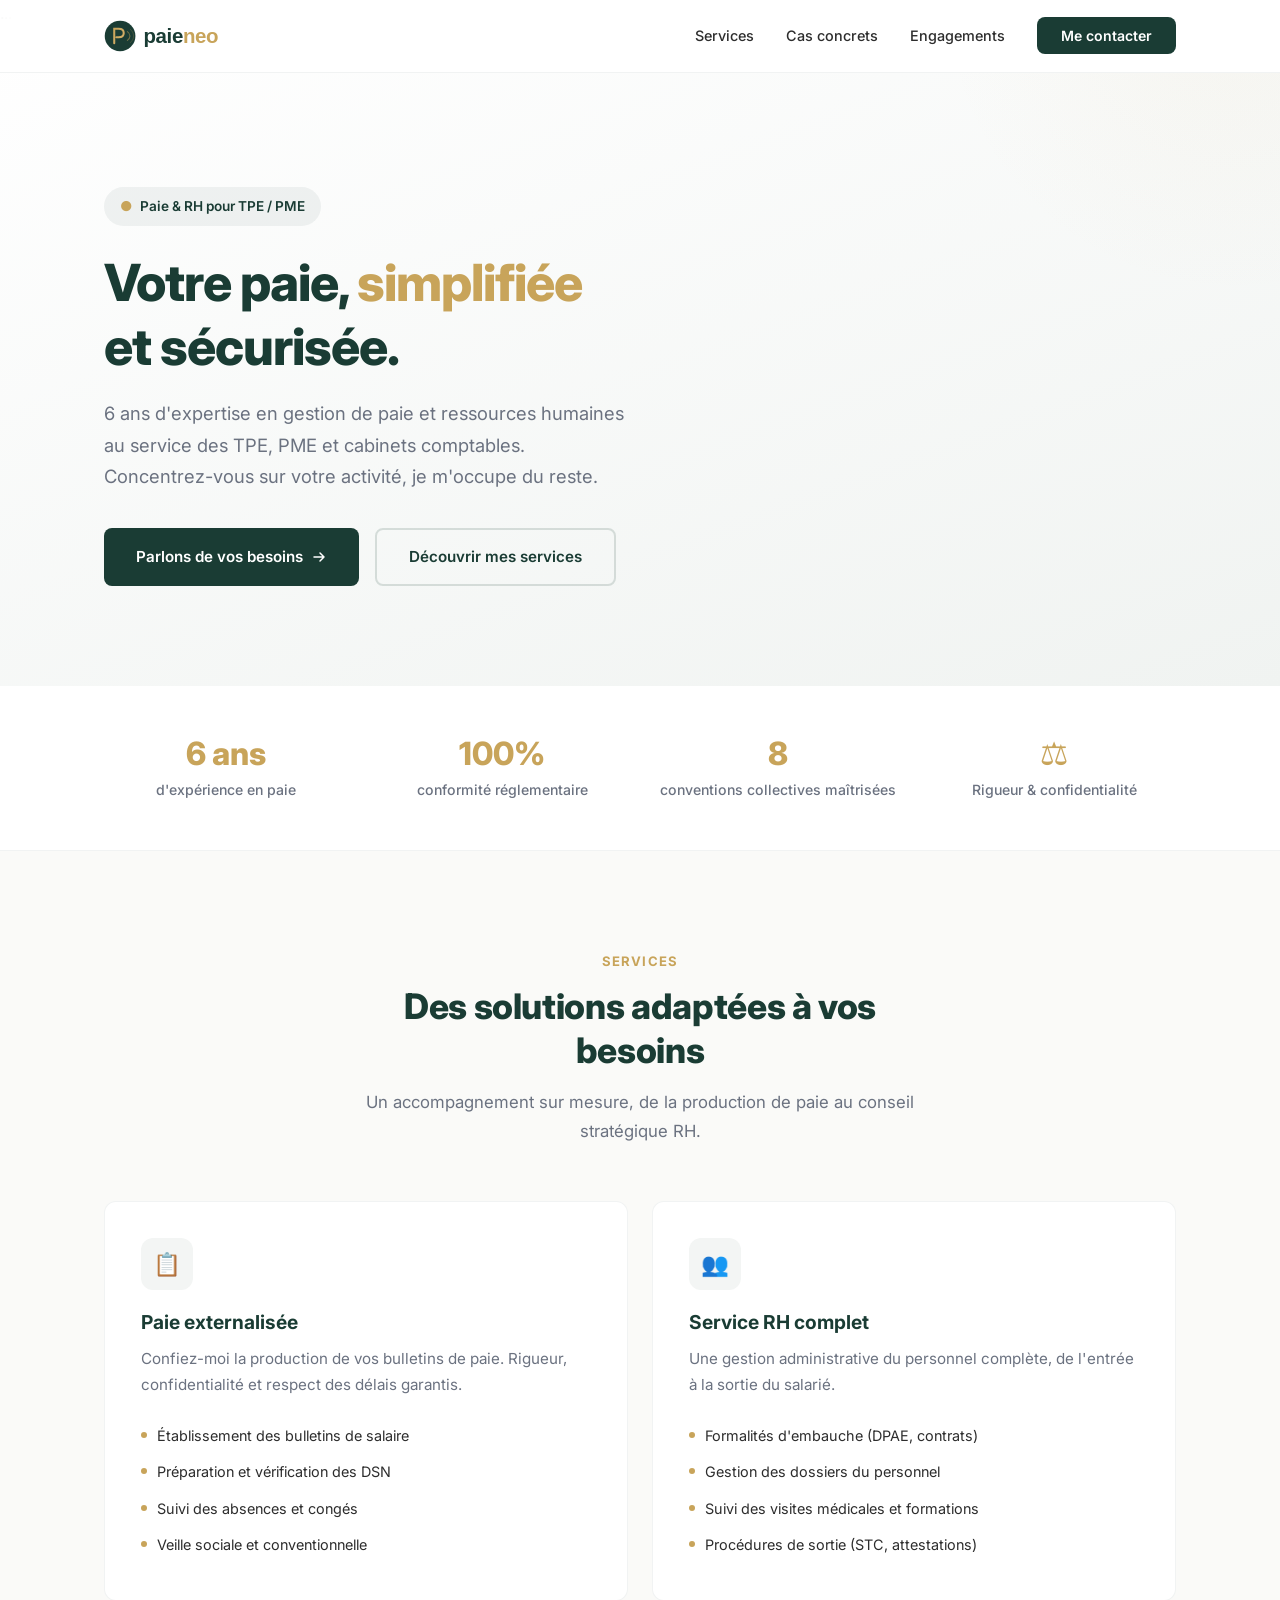
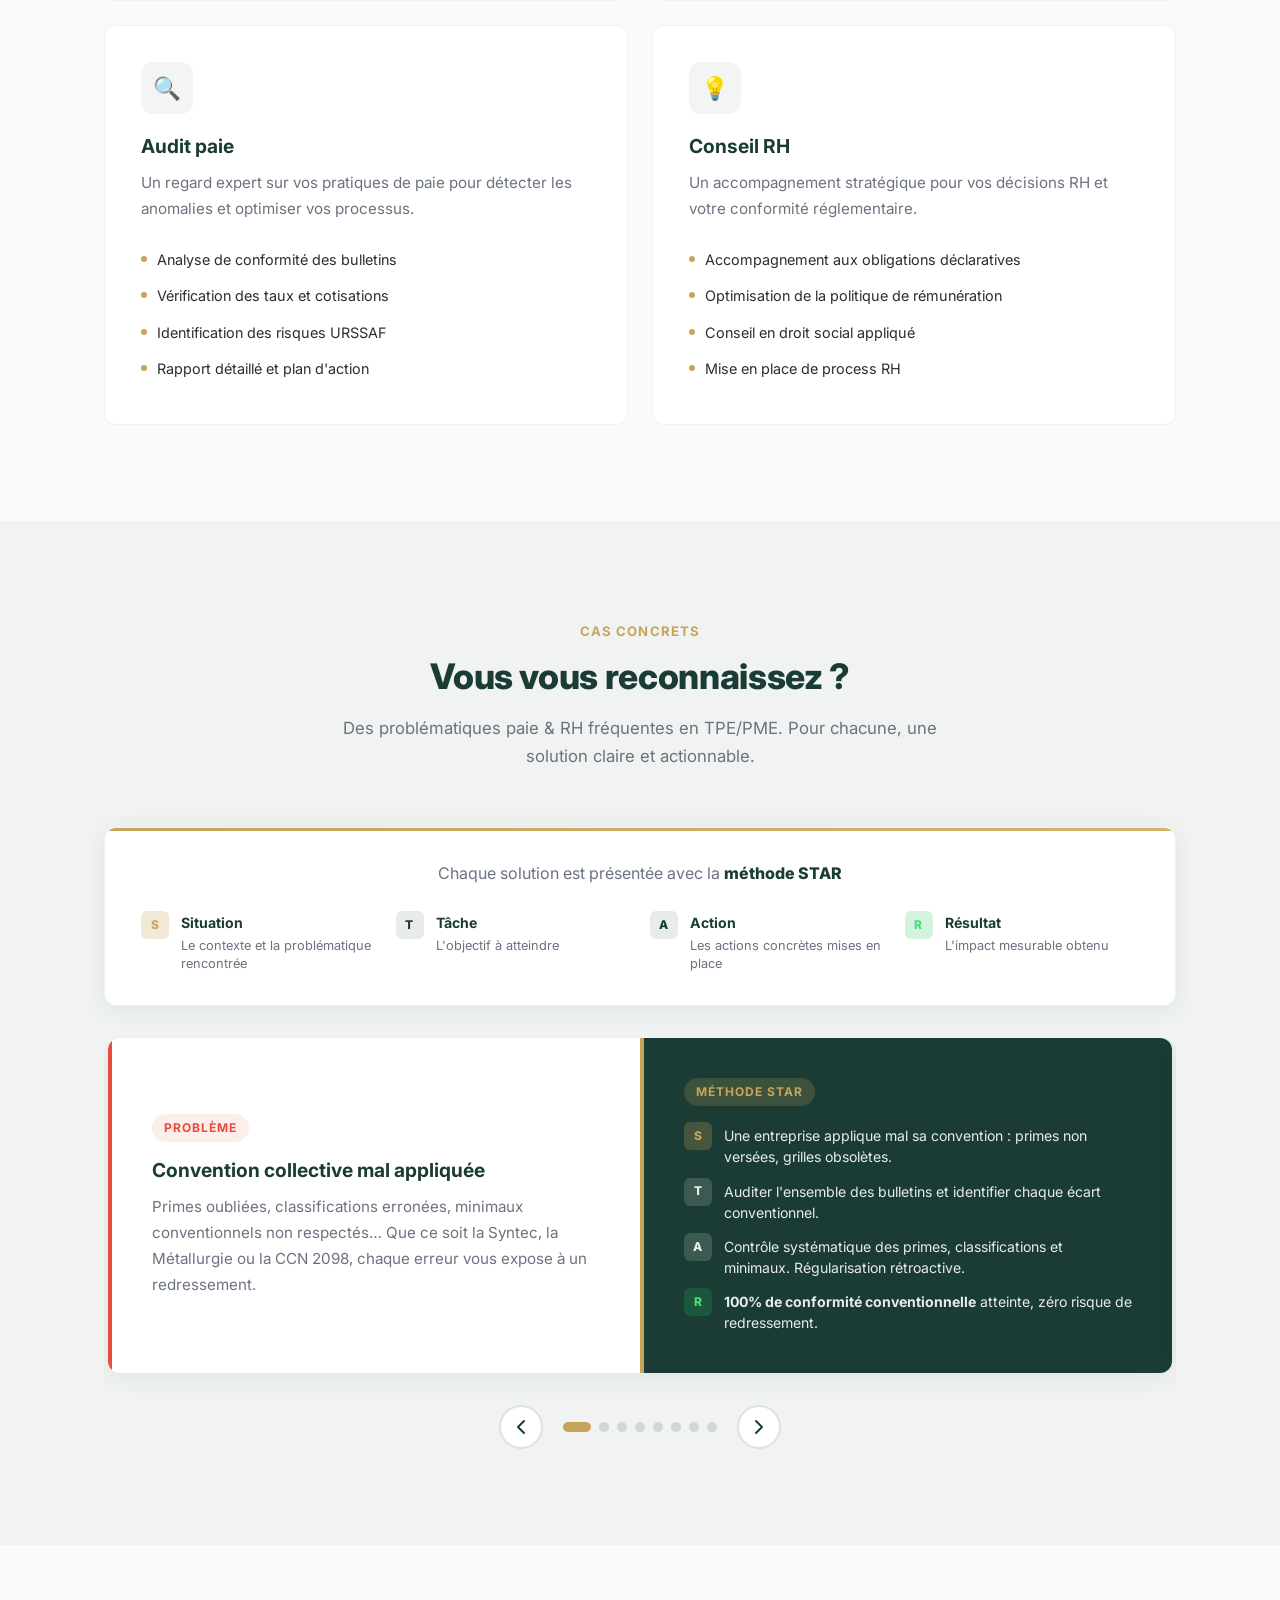
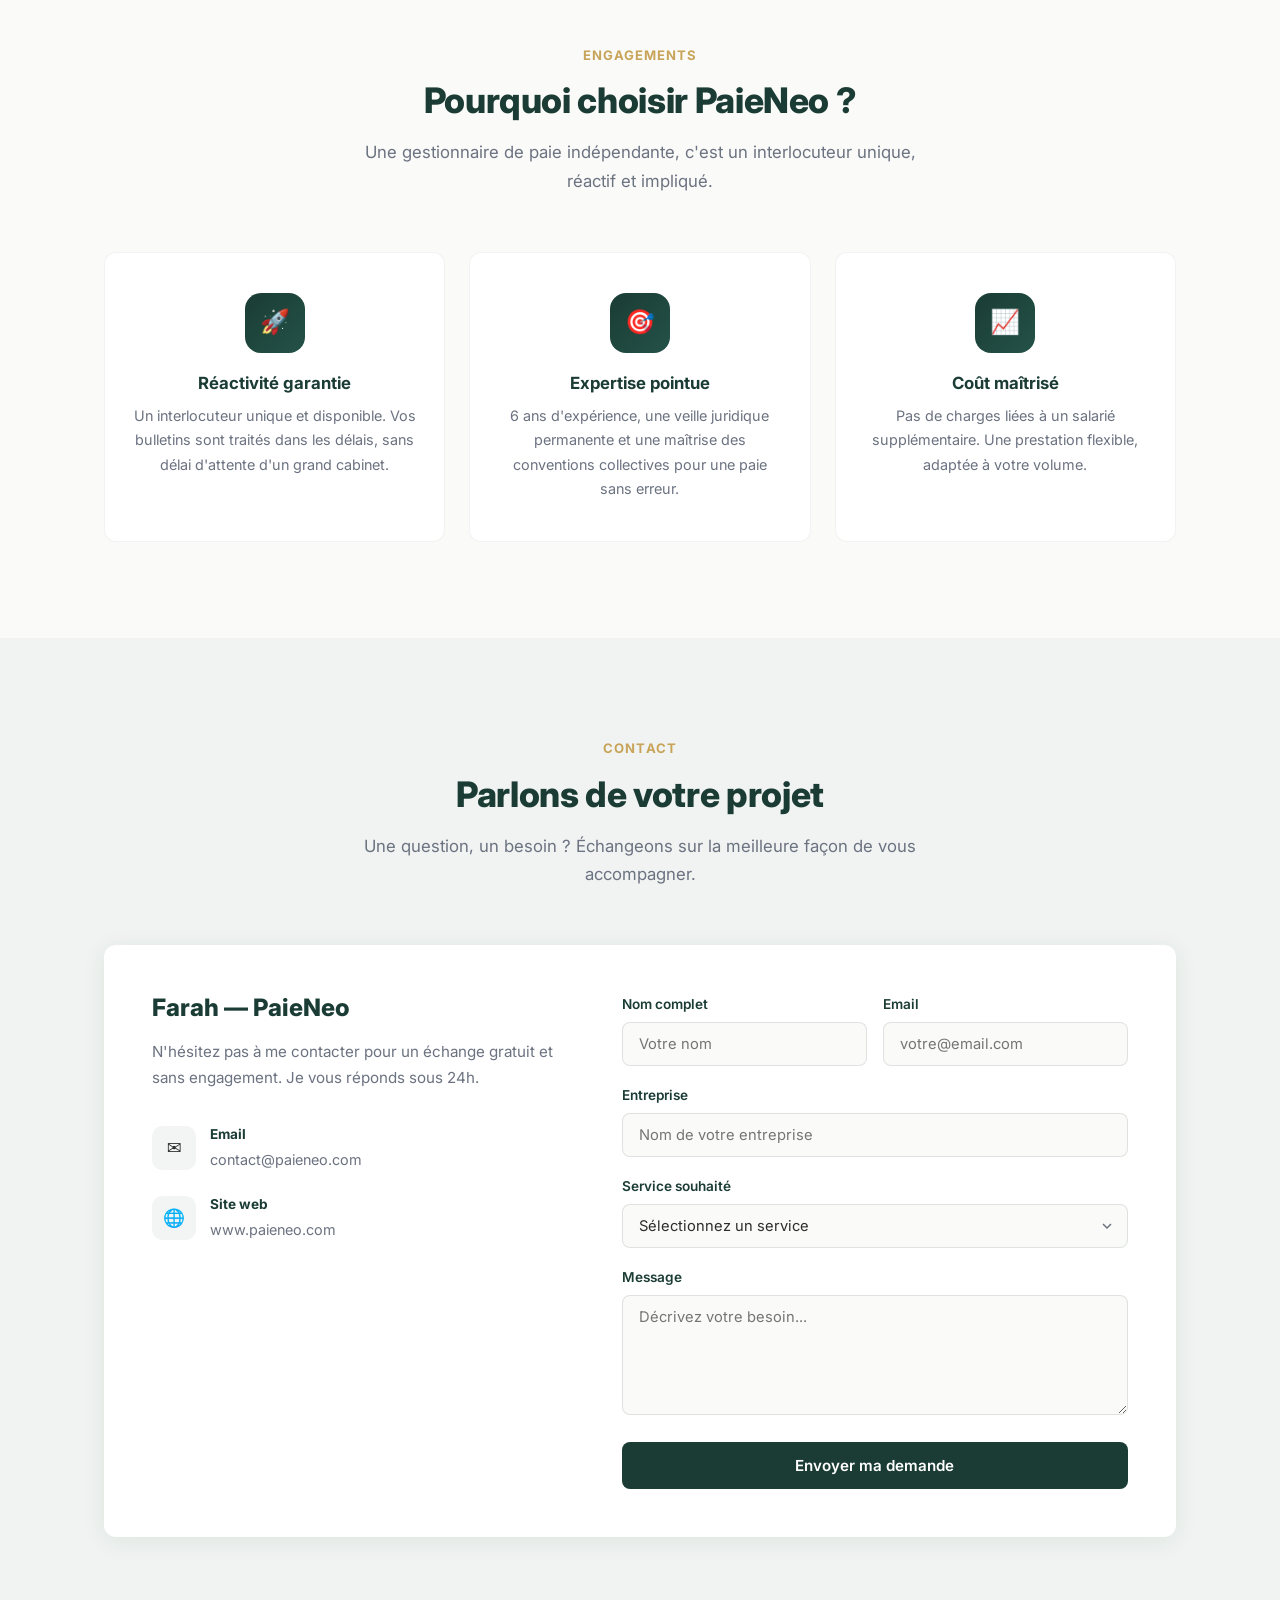
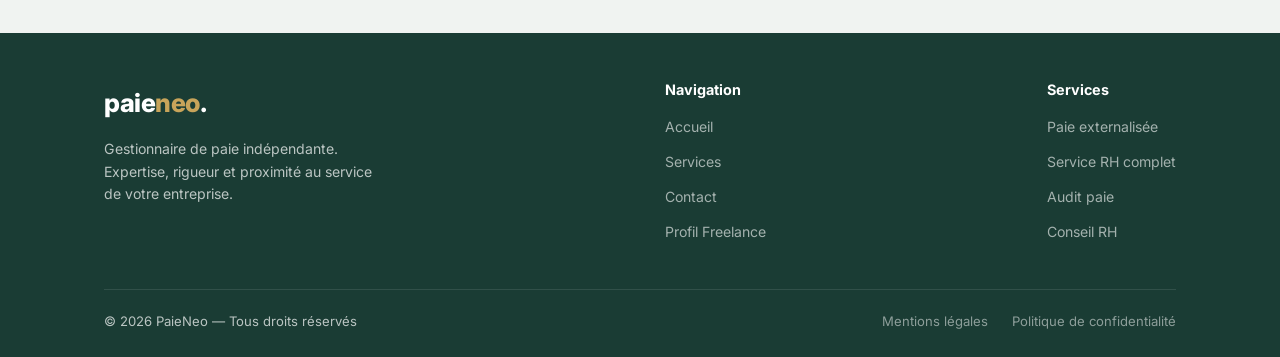
==== commit 82737ef2: "Update entreprises.html" ====
--- a/entreprises.html
+++ b/entreprises.html
@@ -1,6 +1,16 @@
 <!DOCTYPE html>
 <html lang="fr">
 <head>
+  <head>
+  <!-- Google tag (gtag.js) -->
+  <script async src="https://www.googletagmanager.com/gtag/js?id=G-7KTV8Y9QXC"></script>
+  <script>
+    window.dataLayer = window.dataLayer || [];
+    function gtag(){dataLayer.push(arguments);}
+    gtag('js', new Date());
+    gtag('config', 'G-7KTV8Y9QXC');
+  </script>
+  ...
   <meta charset="UTF-8">
   <meta name="viewport" content="width=device-width, initial-scale=1.0">
   <meta name="description" content="PaieNeo — Paie externalis&eacute;e, service RH, audit et conseil pour TPE et PME.">
